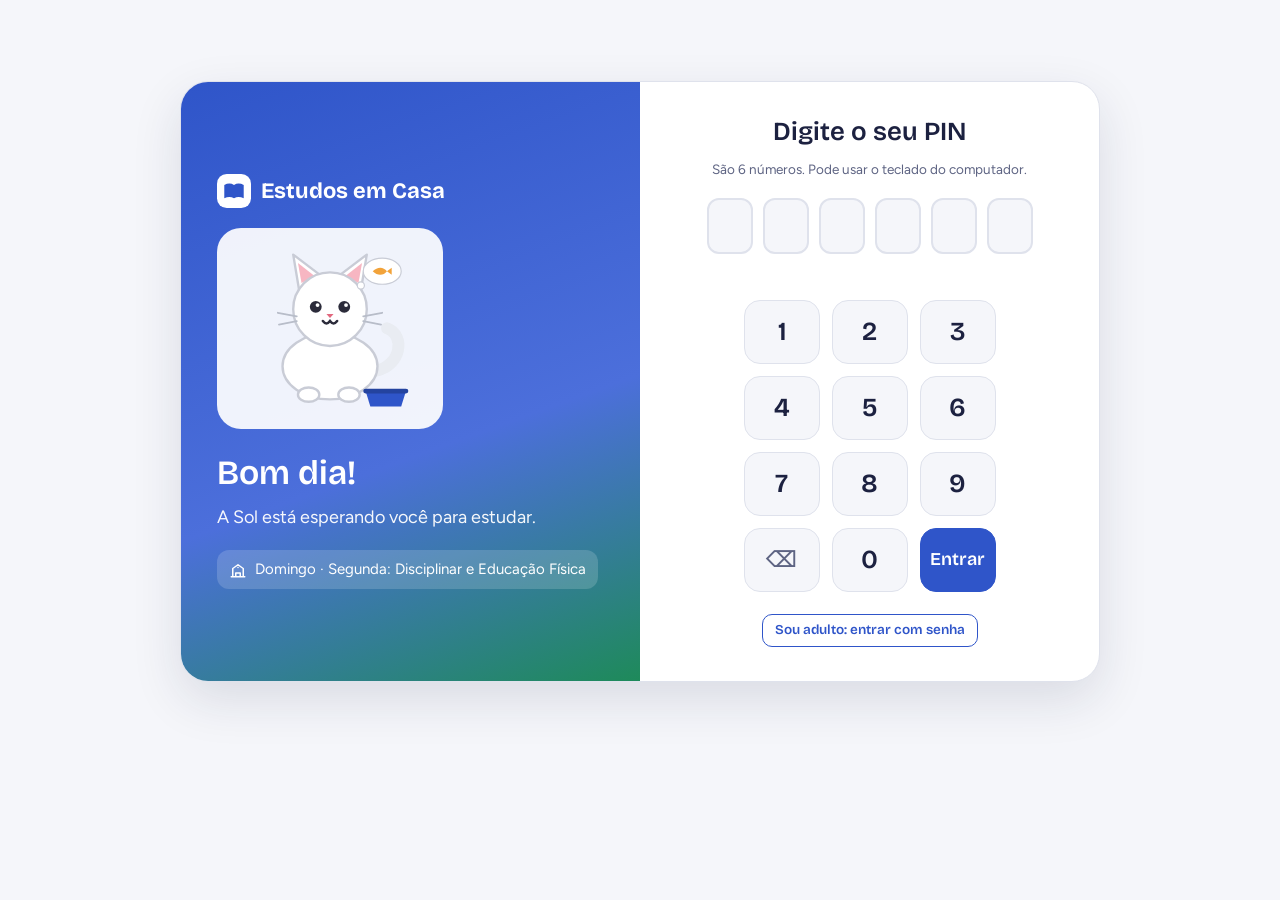
==== docs/index.html @ eee85264 "Caderno: regras para fração parte/todo, comprimento, massa, problemas com cada e quadriláteros Co-Au" ====
<!doctype html>
<html lang="pt-BR">
<head>
<meta charset="utf-8">
<meta name="viewport" content="width=device-width,initial-scale=1,viewport-fit=cover">
<meta name="robots" content="noindex,nofollow">
<title>Estudos em Casa</title>
<link rel="icon" href="data:image/svg+xml,%3Csvg xmlns='http://www.w3.org/2000/svg' viewBox='0 0 64 64'%3E%3Crect width='64' height='64' rx='16' fill='%232F7D6D'/%3E%3Cpath d='M18 44V20h18a10 10 0 0 1 0 20H26' stroke='white' stroke-width='6' fill='none' stroke-linecap='round'/%3E%3C/svg%3E">
<link rel="preconnect" href="https://fonts.googleapis.com">
<link rel="stylesheet" href="https://fonts.googleapis.com/css2?family=Bricolage+Grotesque:opsz,wght@12..96,500;12..96,700&family=Patrick+Hand&family=Figtree:wght@400;500;600&family=JetBrains+Mono:wght@500&display=swap">
<link rel="stylesheet" href="styles.css?v=20261106a">
</head>
<body>
<div id="app" class="wrap"><p class="muted" style="padding:40px 0">Carregando…</p></div>
<div id="toast" role="status" aria-live="polite" hidden></div>
<script src="config.js"></script>
<script src="app.js?v=20261106a"></script>
</body>
</html>
---- docs/styles.css ----
/* Estudos em Casa — uma coluna para a aluna, painel em grade para os adultos */
:root{
  --bg:#F5F6FA; --card:#FFFFFF; --fg:#1C2140; --soft:#5E6483; --line:#DFE2EC;
  --accent:#2F55C9; --accent-s:#E6ECFB; --sun:#D9A21B; --sun-s:#FBF1D4; --mark:#F5D547;
  --ok:#1E8A5A; --ok-s:#E3F4EA; --bad:#C2413A; --bad-s:#FBE3E1; --ink:#1C2140;
  --c1:#2F55C9; --c2:#D2632A; --c3:#1E8A5A; --escola:#2F55C9; --escola-s:#E6ECFB; --casa:#1E8A5A; --casa-s:#E3F4EA;
  --display:"Bricolage Grotesque","Figtree",system-ui,sans-serif; --body:"Figtree",system-ui,-apple-system,"Segoe UI",sans-serif;
  color-scheme:light;
}
@media (prefers-color-scheme:dark){:root{
  --bg:#12152A; --card:#1B1F38; --fg:#E9EBF5; --soft:#A3A8C4; --line:#2E3354;
  --accent:#8AA6FF; --accent-s:#25305C; --sun:#E3A84A; --sun-s:#3D3216; --mark:#E8C93A;
  --ok:#4CC28A; --ok-s:#173A2A; --bad:#F07A72; --bad-s:#43211F;
  --c1:#8AA6FF; --c2:#F0935E; --c3:#4CC28A; --escola:#6F8FF0; --escola-s:#25305C; --casa:#3DB57A; --casa-s:#173A2A; color-scheme:dark}}
*{box-sizing:border-box}
html{-webkit-text-size-adjust:100%}
body{margin:0;background:var(--bg);color:var(--fg);font-family:var(--body);font-size:17px;line-height:1.55;
  padding-left:max(16px,env(safe-area-inset-left,0px));padding-right:max(16px,env(safe-area-inset-right,0px));
  padding-block:env(safe-area-inset-top,0px) 56px}
.wrap{max-width:1200px;margin:0 auto}
.wrap.wide{max-width:1200px}
h1,h2,h3{font-family:var(--display);font-weight:600;line-height:1.2;margin:0;text-wrap:balance}
h1{font-size:30px} h2{font-size:22px} h3{font-size:18px}
p{margin:0}
a{color:var(--accent)}
.muted{color:var(--soft);font-size:14.5px}
.small{font-size:13.5px}
.stack{display:grid;gap:16px}
.row{display:flex;gap:12px;align-items:center;flex-wrap:wrap}
.between{justify-content:space-between}
.grid2{display:grid;grid-template-columns:repeat(auto-fit,minmax(260px,1fr));gap:16px}
.grid3{display:grid;grid-template-columns:repeat(auto-fit,minmax(200px,1fr));gap:12px}
.panel{background:var(--card);border:1px solid var(--line);border-radius:18px;padding:20px;min-width:0}
.tag{display:inline-block;font-size:12.5px;padding:2px 10px;border-radius:99px;background:var(--accent-s);color:var(--accent);font-weight:500;letter-spacing:.02em}
.tag.ok{background:var(--ok-s);color:var(--ok)} .tag.warn{background:var(--sun-s);color:var(--fg)} .tag.bad{background:var(--bad-s);color:var(--bad)}
button,.btn{font:inherit;font-family:var(--display);font-size:17px;font-weight:600;border-radius:14px;padding:11px 20px;cursor:pointer;border:2px solid var(--accent);background:var(--accent);color:#fff;text-decoration:none;display:inline-flex;align-items:center;gap:8px}
button.ghost,.btn.ghost{background:transparent;color:var(--accent)}
button.mini{font-size:13.5px;padding:5px 12px;border-radius:10px;border-width:1.5px}
button:disabled{opacity:.5;cursor:default}
button:focus-visible,a:focus-visible,input:focus-visible,select:focus-visible,textarea:focus-visible{outline:3px solid var(--sun);outline-offset:2px}
input,select,textarea{font:inherit;font-size:16px;color:var(--fg);background:var(--card);border:1.5px solid var(--line);border-radius:10px;padding:9px 11px;width:100%}
textarea{min-height:90px;resize:vertical}
label.f{display:grid;gap:4px;font-size:14px;color:var(--soft);min-width:0}
.form{display:grid;grid-template-columns:repeat(auto-fit,minmax(150px,1fr));gap:10px;align-items:end}

/* topo */
.top{display:flex;justify-content:space-between;align-items:center;gap:12px;padding-block:16px 8px}
.brand{font-family:var(--display);font-weight:600;font-size:18px;color:var(--accent);display:flex;align-items:center;gap:8px}
.brand i{width:28px;height:28px;border-radius:9px;background:var(--accent);display:inline-block;position:relative}
.brand i::after{content:"";position:absolute;inset:7px 9px 7px 8px;border:3px solid #fff;border-left-width:4px;border-radius:2px 8px 8px 2px}
.tabs{display:flex;gap:6px;overflow-x:auto;padding-bottom:4px;margin-bottom:6px;scrollbar-width:thin}
.tabs a{white-space:nowrap;text-decoration:none;color:var(--soft);padding:7px 14px;border-radius:99px;font-size:15px;border:1.5px solid transparent}
.tabs a.on{background:var(--accent);color:#fff}
.tabs a .n{background:var(--bad);color:#fff;border-radius:99px;font-size:11.5px;padding:0 6px;margin-left:4px}

/* login */
.login{max-width:380px;margin:12vh auto 0;text-align:center}
.pin{display:flex;justify-content:center;gap:10px;margin:22px 0 10px}
.pin span{width:46px;height:56px;border-radius:12px;border:2px solid var(--line);display:grid;place-items:center;font-family:var(--display);font-size:26px;background:var(--card)}
.pin span.f{border-color:var(--accent)}
.pad{display:grid;grid-template-columns:repeat(3,1fr);gap:10px;max-width:280px;margin:0 auto}
.pad button{background:var(--card);color:var(--fg);border:1.5px solid var(--line);font-size:24px;padding:14px 0;justify-content:center}
.erro{color:var(--bad);min-height:24px;font-size:15px}

/* aluna */
.hello{background:var(--accent);color:#fff;border-radius:22px;padding:24px 22px;display:grid;gap:6px}
.hello .muted{color:#fff;opacity:.85}
.cards{display:grid;gap:12px}
.pcard{display:flex;justify-content:space-between;align-items:center;gap:12px;background:var(--card);border:1px solid var(--line);border-left:6px solid var(--accent);border-radius:16px;padding:16px;flex-wrap:wrap}
.pcard h3{font-size:19px}
.kpis{display:grid;grid-template-columns:repeat(auto-fit,minmax(140px,1fr));gap:12px}
.kpi{background:var(--card);border:1px solid var(--line);border-radius:16px;padding:14px 16px}
.kpi b{display:block;font-family:var(--display);font-size:28px;font-variant-numeric:tabular-nums;line-height:1.1}
.kpi span{font-size:13.5px;color:var(--soft)}
.list{display:grid;gap:0}
.li{display:flex;justify-content:space-between;align-items:center;gap:12px;padding:11px 2px;border-bottom:1px solid var(--line);text-decoration:none;color:inherit}
.li:last-child{border-bottom:0}
.score{font-family:var(--display);font-size:20px;font-variant-numeric:tabular-nums;min-width:52px;text-align:right}
.s-ok{color:var(--ok)} .s-warn{color:var(--sun)} .s-bad{color:var(--bad)}
.bar{height:10px;background:var(--line);border-radius:99px;overflow:hidden}
.bar i{display:block;height:100%;background:var(--accent);border-radius:99px}
.dias{display:flex;gap:4px;flex-wrap:wrap}
.dias span{width:18px;height:18px;border-radius:5px;background:var(--line)}
.d-verde{background:var(--ok)!important}.d-amarelo{background:var(--sun)!important}.d-vermelho{background:var(--bad)!important}.d-preto{background:#2A2A2A!important}

/* prova */
.ptop{position:sticky;top:env(safe-area-inset-top,0px);background:var(--bg);padding-block:12px 10px;z-index:5}
.pbar{height:8px;background:var(--line);border-radius:99px;overflow:hidden;margin-top:8px}
.pbar i{display:block;height:100%;background:var(--accent);transition:width .3s}
.lead{font-weight:600;color:var(--accent);font-size:15px}
.texto{background:var(--accent-s);border-radius:16px;padding:20px 22px}
.texto h2{font-size:21px;color:var(--accent);text-align:center;margin-bottom:10px}
.texto p{margin:0 0 10px}
.texto .poema{white-space:pre-line;text-align:center;font-size:18px}
.credit{font-size:12.5px;color:var(--soft);font-style:italic;text-align:right;margin-top:6px}
.cartaz{background:var(--sun-s);border:3px dashed var(--sun);border-radius:18px;padding:22px;text-align:center;display:grid;gap:8px}
.cartaz .grande{font-family:var(--display);font-size:24px;color:var(--bad);line-height:1.2}
.cartaz .destaque{font-weight:600}
.tira{display:grid;grid-template-columns:repeat(auto-fit,minmax(170px,1fr));gap:8px}
.tira svg{width:100%;height:auto;display:block;border:2px solid #1F2B28;border-radius:8px;background:#fff}
.q{background:var(--card);border:1px solid var(--line);border-radius:16px;padding:18px;display:grid;gap:12px}
.q-h{display:flex;gap:12px;align-items:flex-start;font-weight:500}
.num{flex:none;width:30px;height:30px;border-radius:50%;background:var(--accent);color:#fff;font-family:var(--display);display:grid;place-items:center;font-size:15px}
.opts{display:grid;gap:8px}
.opt{display:flex;gap:12px;align-items:flex-start;border:2px solid var(--line);border-radius:12px;padding:10px 12px;cursor:pointer;background:var(--card)}
.opt:hover{border-color:var(--accent)}
.opt input{position:absolute;opacity:0;pointer-events:none}
.opt .l{flex:none;width:28px;height:28px;border-radius:50%;border:2px solid var(--accent);display:grid;place-items:center;font-family:var(--display);color:var(--accent);font-size:14px}
.opt.sel{border-color:var(--fg);background:var(--card);box-shadow:inset 0 0 0 1px var(--fg)}
.opt.sel .l{background:var(--fg);border-color:var(--fg);color:var(--card)}
.opt.sel::after{content:"sua escolha";margin-left:auto;align-self:center;font-size:12px;font-weight:700;letter-spacing:.02em;color:var(--soft);border:1.5px dashed currentColor;border-radius:999px;padding:2px 10px;white-space:nowrap}
.opt.sel.certa::after,.opt.sel.errada::after{content:none}
.opt:focus-within{outline:3px solid var(--sun);outline-offset:2px}
.opt.certa{border-color:var(--ok);background:var(--ok-s)}
.opt.errada{border-color:var(--bad);background:var(--bad-s)}
.resp-in{display:flex;gap:8px;align-items:center;max-width:320px}
.nav{display:flex;justify-content:space-between;gap:12px;flex-wrap:wrap}
.review{display:grid;grid-template-columns:repeat(auto-fill,minmax(52px,1fr));gap:8px}
.cell{border-radius:10px;padding:7px 0;text-align:center;font-family:var(--display);font-size:15px;border:2px solid var(--line);background:var(--card);color:var(--fg)}
.cell small{display:block;font-family:var(--body);font-size:11.5px;color:var(--soft)}
.cell.done{background:var(--accent-s);border-color:var(--accent)}
.cell.miss{background:var(--sun-s);border-color:var(--sun)}
.cell.ok{background:var(--ok-s);border-color:var(--ok);color:var(--ok)}
.cell.no{background:var(--bad-s);border-color:var(--bad);color:var(--bad)}
.cell.pend{background:var(--sun-s);border-color:var(--sun)}
button.cell{justify-content:center;display:block;padding:7px 0;font-weight:500}
.confirm{border:2px solid var(--sun);background:var(--sun-s);border-radius:16px;padding:18px;display:grid;gap:10px}
.ring{width:130px;height:130px;flex:none}
.expl{background:var(--accent-s);border-radius:10px;padding:10px 12px;font-size:15px}

/* adulto */
table.t{width:100%;border-collapse:collapse;font-size:14.5px;font-variant-numeric:tabular-nums}
table.t th{text-align:left;color:var(--soft);font-weight:500;font-size:13px;padding:6px 8px;border-bottom:1.5px solid var(--line)}
table.t td{padding:8px;border-bottom:1px solid var(--line);vertical-align:top}
.scroll{overflow-x:auto}
.chart{width:100%;height:auto;display:block}
.chart text{fill:var(--soft);font-family:var(--body);font-size:11px}
.legend{display:flex;gap:14px;flex-wrap:wrap;font-size:13px;color:var(--soft)}
.legend i{display:inline-block;width:14px;height:4px;border-radius:2px;margin-right:6px;vertical-align:middle}
.chips{display:flex;gap:6px;flex-wrap:wrap}
.chips button{background:var(--card);color:var(--fg);border:1.5px solid var(--line);font-family:var(--body);font-weight:500;font-size:14px;padding:6px 12px;border-radius:99px}
.chips button.on{background:var(--accent);border-color:var(--accent);color:#fff}
.cores{display:flex;gap:8px;flex-wrap:wrap}
.cores label{display:flex;align-items:center;gap:6px;border:2px solid var(--line);border-radius:12px;padding:8px 12px;cursor:pointer;font-weight:500}
.cores input{width:auto}
.check{display:flex;gap:8px;align-items:center;font-size:15px;color:var(--fg)}
.check input{width:20px;height:20px}

#toast{position:fixed;left:50%;bottom:calc(20px + env(safe-area-inset-bottom,0px));transform:translateX(-50%);background:var(--fg);color:var(--bg);padding:10px 18px;border-radius:12px;font-size:15px;z-index:20;max-width:calc(100% - 32px)}
[hidden]{display:none!important}
@media (max-width:560px){h1{font-size:26px}.panel{padding:16px}.hide-sm{display:none}}
@media (prefers-reduced-motion:reduce){*{transition:none!important}}

.hl{background:linear-gradient(transparent 62%,var(--mark) 62%);padding:0 2px;color:inherit}
.hello{background:var(--card);color:var(--fg);border:1px solid var(--line)}
.hello .muted{color:var(--soft);opacity:1}
.hello .tag{background:var(--accent-s)!important;color:var(--accent)!important}
.brand svg rect{fill:var(--accent)}

/* cartões de nota, prova e agenda */
.mchip{display:inline-block;font-size:12.5px;font-weight:600;padding:2px 10px;border-radius:99px;color:var(--mc);background:color-mix(in srgb,var(--mc) 12%,transparent);border:1px solid color-mix(in srgb,var(--mc) 35%,transparent)}
.ncard{display:flex;justify-content:space-between;align-items:center;gap:14px;background:var(--card);border:1px solid var(--line);border-radius:14px;padding:14px 16px;color:inherit;text-decoration:none}
a.ncard:hover{border-color:var(--accent)}
.nc-l{display:grid;gap:4px;min-width:0;border-left:4px solid var(--mc);padding-left:12px}
.nc-t{font-size:16.5px}
.nc-c{color:var(--soft);font-style:italic}
.ncard .score{font-size:26px;min-width:60px}
.pcard{border-left:6px solid var(--mc,var(--accent))}
.acard{display:flex;gap:14px;align-items:center;background:var(--card);border:1px solid var(--line);border-left:6px solid var(--mc);border-radius:14px;padding:12px 14px}
.acard.passou{opacity:.6}
.adata{display:grid;text-align:center;min-width:64px;font-family:var(--display)}
.adata b{font-size:20px}.adata span{font-size:12.5px;color:var(--soft);font-family:var(--body)}
h3.mes{color:var(--soft);font-size:15px}
.estrelas{color:var(--sun);letter-spacing:2px;white-space:nowrap}.estrelas span{color:var(--line)}
.stars{display:flex;gap:4px}.stars button{background:none;border:0;font-size:30px;color:var(--line);padding:0 2px;cursor:pointer}.stars button.on{color:var(--sun)}
.grid2>.panel{min-width:0}

/* layout de notebook */
.home{display:grid;grid-template-columns:minmax(0,1.65fr) minmax(280px,1fr);gap:24px;align-items:start}
.col-side{position:sticky;top:16px}
.cards{display:grid;grid-template-columns:repeat(auto-fit,minmax(380px,1fr));gap:12px}
.cards.one,.col-main .cards{grid-template-columns:repeat(auto-fit,minmax(340px,1fr))}
.leitura{display:grid;grid-template-columns:minmax(0,1.05fr) minmax(0,1fr);gap:24px;align-items:start}
.leitura-texto{position:sticky;top:84px;max-height:calc(100vh - 100px);overflow:auto;border-radius:16px}
.qcol{max-width:820px}
.hello{padding:28px 30px}
.hello p{max-width:780px}
.login{margin-top:14vh}
@media (max-width:980px){.home,.leitura{grid-template-columns:minmax(0,1fr)}.col-side,.leitura-texto{position:static;max-height:none}.cards{grid-template-columns:minmax(0,1fr)}}

/* ===== concha da aluna: menu lateral ===== */
.shell-wrap{max-width:none;margin:0}
body:has(.shell){padding-left:0;padding-right:0;padding-block:0}
.shell{display:grid;grid-template-columns:240px minmax(0,1fr);min-height:100vh}
.side{position:sticky;top:0;height:100vh;background:var(--card);border-right:1px solid var(--line);display:flex;flex-direction:column;gap:18px;padding:22px 14px}
.side .brand{display:flex;gap:10px;align-items:center;font-family:var(--display);font-weight:700;font-size:17px;line-height:1.1;color:var(--fg);text-decoration:none;padding:0 8px}
.snav{display:flex;flex-direction:column;gap:6px}
.snav a{display:flex;align-items:center;gap:12px;padding:12px 14px;border-radius:14px;color:var(--soft);text-decoration:none;font-weight:600;font-size:16.5px}
.snav a:hover{background:var(--accent-s);color:var(--fg)}
.snav a.on{background:var(--accent);color:#fff}
.side-foot{margin-top:auto;display:flex;flex-direction:column;gap:8px;align-items:flex-start;padding:0 8px;color:var(--soft);font-size:14px}
.main{padding:22px 32px 48px;min-width:0;max-width:1320px}
.mtop{display:flex;justify-content:space-between;align-items:flex-start;gap:16px;margin-bottom:6px}
.mtop h1{font-size:32px}
.hoje-data{color:var(--soft);font-size:16px;margin:-4px 0 6px}
.ico{flex:none}

/* widget da aula */
.aula-w{position:relative;display:flex;gap:12px;align-items:center;background:var(--escola-s);border:2px solid var(--escola);color:var(--fg);border-radius:16px;padding:10px 16px;min-width:270px;cursor:default}
.aula-w>svg{color:var(--escola)}
.aula-w div{display:grid}
.aula-w .aw-k{font-size:12px;font-weight:700;letter-spacing:.04em;text-transform:uppercase;color:var(--escola)}
.aula-w b{font-family:var(--display);font-size:18px}
.aula-w .aw-l{font-size:13.5px;color:var(--soft)}
.aula-w.agora{background:var(--escola);color:#fff}.aula-w.agora>svg,.aula-w.agora .aw-k,.aula-w.agora .aw-l{color:#fff}
.aula-w.folga{background:var(--card);border-color:var(--line)}
.aw-tip{display:none!important;position:absolute;right:0;top:calc(100% + 8px);background:var(--fg);color:var(--bg);border-radius:12px;padding:12px 14px;min-width:220px;z-index:30;box-shadow:0 8px 24px rgba(0,0,0,.18);gap:4px}
.aula-w:hover .aw-tip,.aula-w:focus .aw-tip{display:grid!important}
.aw-tip .muted{color:var(--line)}

/* escola x casa */
.faixa{display:flex;align-items:center;gap:10px;background:var(--w);color:#fff;padding:10px 16px;font-family:var(--display);font-size:17px}
.faixa b{letter-spacing:.08em}
.faixa span{font-family:var(--body);font-weight:500;font-size:15px;opacity:.95}
.painel-mundo{border:2px solid var(--w);border-radius:18px;overflow:hidden;background:var(--card)}
.pm-corpo{padding:16px 18px;display:grid;gap:12px}
.ncard{display:flex;align-items:stretch;gap:0;padding:0;overflow:hidden;border:2px solid var(--w);border-radius:16px;background:var(--card);color:inherit;text-decoration:none}
.ncard .mundo{flex:none;width:92px;background:var(--w);color:#fff;display:flex;flex-direction:column;align-items:center;justify-content:center;gap:6px;font-family:var(--display);font-size:13px;letter-spacing:.08em}
.ncard .nc-l{border-left:0;padding:14px 16px;flex:1}
.ncard .score{align-self:center;padding-right:18px}
.tam{font-size:12.5px;font-weight:600;padding:2px 10px;border-radius:99px;border:1.5px dashed var(--soft);color:var(--soft)}
.tam.g{border-style:solid;border-color:var(--fg);color:var(--fg)}
.mundos{display:grid;grid-template-columns:repeat(3,minmax(0,1fr));gap:12px}
.mbtn{display:flex;align-items:center;gap:14px;justify-content:flex-start;background:var(--card);color:var(--fg);border:2px solid var(--line);border-radius:16px;padding:14px 18px;text-align:left}
.mbtn svg{color:var(--w)}
.mbtn div{display:grid}.mbtn b{font-size:19px}.mbtn span{font-family:var(--body);font-weight:500;font-size:13.5px;color:var(--soft)}
.mbtn.on{background:var(--w);border-color:var(--w);color:#fff}.mbtn.on svg,.mbtn.on span{color:#fff}
.mini-m{display:flex;gap:10px;align-items:center;border:2px solid var(--w);border-radius:12px;padding:8px 14px}
.mini-m svg{color:var(--w)}.mini-m div{display:grid}.mini-m b{font-family:var(--display);font-size:22px}.mini-m span{font-size:12.5px;color:var(--soft)}

/* plano do dia */
.itens{display:grid;gap:10px}
.item{display:flex;align-items:center;gap:14px;border:1.5px solid var(--line);border-radius:14px;padding:12px 14px;background:var(--card)}
.item.ativo{border:2.5px solid var(--casa);box-shadow:0 0 0 4px var(--casa-s)}
.item.ok{opacity:.7;background:var(--casa-s)}
.inum{flex:none;width:36px;height:36px;border-radius:50%;display:grid;place-items:center;font-family:var(--display);font-size:17px;background:var(--line);color:var(--fg)}
.item.ok .inum{background:var(--casa);color:#fff}.item.ativo .inum{background:var(--casa);color:#fff}
.ibody{flex:1;display:grid;gap:2px;min-width:0}
.ibody b{font-size:17px}
.mom{font-size:12.5px;font-weight:700;letter-spacing:.03em;color:var(--mm)}
.feito{display:flex;gap:6px;align-items:center;color:var(--casa);font-weight:700}
.aula-l{display:flex}

/* grade de aulas */
.grade{display:grid;grid-template-columns:repeat(5,minmax(0,1fr));gap:12px}
.gcol{display:grid;gap:10px;align-content:start}
.ghead{font-family:var(--display);font-size:18px;font-weight:700;padding:6px 4px}
.gcol.hoje .ghead{color:var(--accent)}
.gcol.hoje .gbloco{box-shadow:0 0 0 3px var(--mark)}
.gbloco{border:2px solid var(--w);border-radius:14px;overflow:hidden;background:var(--card)}
.gbloco .faixa{font-size:14px;padding:8px 12px}.gbloco .faixa span{font-size:12.5px}
.gaulas{display:grid;gap:8px;padding:12px}
.gaula{border-left:5px solid var(--mc);background:color-mix(in srgb,var(--mc) 10%,transparent);padding:10px 12px;border-radius:8px;font-weight:600}
.gm{display:grid;gap:1px}.gm span{font-size:12px;color:var(--soft);font-weight:600}.gm b{font-size:14.5px}

/* lição */
.licao{background:var(--card);border:1px solid var(--line);border-radius:18px;padding:24px 26px}
.licao h2{font-size:26px}
.licao p{font-size:18px;line-height:1.6;max-width:72ch}
.destaque{background:var(--mark);color:#1C2140;border-radius:12px;padding:14px 16px;font-size:18px;font-weight:600}
.visual{display:flex;justify-content:center;padding:6px 0}
.visual svg{max-width:100%;height:auto}
.ouvir{display:inline-flex;gap:8px;align-items:center}
.ex-en{font-size:19px;background:var(--accent-s);border-radius:12px;padding:12px 16px}
.passos{display:grid;gap:8px;font-size:17.5px;padding-left:22px;margin:0}
.passos li{padding:4px 0}
.fb{border-radius:10px;padding:10px 12px;font-size:16px}.fb.ok{background:var(--ok-s);color:var(--fg)}.fb.no{background:var(--bad-s);color:var(--fg)}
.optb{width:100%;text-align:left;font-family:var(--body);font-weight:500;font-size:16px;justify-content:flex-start;color:var(--fg)}
.blocos{display:grid;grid-template-columns:repeat(3,minmax(0,1fr));gap:12px}
.bcol{border:1.5px solid var(--line);border-radius:12px;padding:10px;display:grid;gap:8px;justify-items:center;align-content:start}
.bk{font-weight:700;font-size:14px;color:var(--soft)}.bcol b{font-family:var(--display);font-size:26px}
.bpecas{display:flex;flex-wrap:wrap;gap:4px;justify-content:center;min-height:40px}
.bpecas i{display:block;background:var(--accent)}.pc{width:34px;height:34px;border-radius:4px;background:#D2632A!important}.pd{width:8px;height:34px;border-radius:3px;background:#7A4FD6!important}.pu{width:9px;height:9px;border-radius:2px;background:#1E8A5A!important}
.fracao{display:flex;border:3px solid var(--fg);border-radius:10px;overflow:hidden;height:70px;max-width:560px}
.fpart{flex:1;border:0;border-right:2px solid var(--fg);border-radius:0;background:var(--card);padding:0}.fpart:last-child{border-right:0}.fpart.on{background:var(--sun)}
.fr-txt{font-size:18px}
.jogo{background:var(--accent-s);border-radius:14px;padding:18px}
.jg-p{font-size:24px;font-family:var(--display)}
.jg-ops{display:grid;grid-template-columns:repeat(2,minmax(0,1fr));gap:10px}
.jg-op{font-size:20px;justify-content:center;background:var(--card);color:var(--fg);border-color:var(--line)}
.sem-audio{display:flex;gap:10px;align-items:center;background:var(--sun-s);border:2px solid var(--sun);border-radius:12px;padding:10px 14px}
.tab-wrap{min-height:80vh;display:grid;place-items:center}
.tab-card{background:var(--card);border:1px solid var(--line);border-radius:22px;padding:34px;width:min(560px,100%);text-align:center}
.tab-conta{font-family:var(--display);font-size:64px;font-weight:700}
.tab-in{font-size:40px;text-align:center;max-width:220px;margin:0 auto}
.gvid{width:100%;border-radius:12px;background:#000;aspect-ratio:4/3}
.leia{font-size:22px;line-height:1.7}
@media (max-width:980px){.shell{grid-template-columns:1fr}.side{position:static;height:auto;flex-direction:row;flex-wrap:wrap;align-items:center}.snav{flex-direction:row;flex-wrap:wrap}.side-foot{flex-direction:row;margin:0}.main{padding:16px}.grade{grid-template-columns:1fr}.mundos{grid-template-columns:1fr}.mtop{flex-direction:column}}
.conta{font-family:"JetBrains Mono",ui-monospace,monospace;font-size:26px;line-height:1.35;background:var(--accent-s);color:var(--fg);border-radius:12px;padding:12px 20px;display:inline-block;margin:0}
.licao .visual{margin:4px 0}
/* v3: itens bloqueados, minha semana, grade de aulas, notas, superpoderes */
.item.lock{background:var(--bg);border-style:dashed}
.item.lock .ibody b{color:var(--soft)}
.item.lock .inum{background:var(--line);color:var(--soft)}
.trava{display:flex;gap:6px;align-items:center;color:var(--soft);font-weight:600;font-size:14px;white-space:nowrap}
.semnav{display:flex;align-items:center;gap:10px;font-size:14px}
.semnav button:disabled{opacity:.35;cursor:default}
.sem-grid{display:grid;grid-template-columns:repeat(7,minmax(0,1fr));gap:8px}
.sdia{border:1.5px solid var(--line);border-radius:12px;padding:10px;display:flex;flex-direction:column;gap:6px;min-height:150px;background:var(--card)}
.sdia.hoje{border:2.5px solid var(--casa);box-shadow:0 0 0 3px var(--casa-s)}
.sdia.passado{background:var(--bg)}
.sd-h{display:flex;align-items:baseline;gap:6px}.sd-h b{font-family:var(--display);font-size:17px}.sd-h span{color:var(--soft);font-size:13px}
.sd-cor{margin-left:auto;width:12px;height:12px;border-radius:4px;display:inline-block}
.sd-prog{font-size:12px;color:var(--soft);display:flex;gap:4px;align-items:center}
.sd-lista{display:flex;flex-direction:column;gap:4px}
.sitem{display:flex;gap:6px;align-items:flex-start;font-size:13px;line-height:1.25;padding:5px 6px;border-radius:8px;color:var(--fg);text-decoration:none}
.si-ic{flex:none;width:16px;height:16px;display:grid;place-items:center;font-weight:800}
.si-t{display:-webkit-box;-webkit-line-clamp:2;-webkit-box-orient:vertical;overflow:hidden}
.s-feito{background:var(--casa-s);color:var(--casa)}.s-feito .si-t{text-decoration:line-through;text-decoration-color:color-mix(in srgb,var(--casa) 50%,transparent)}
.s-atrasado{background:var(--bad-s);color:var(--bad)}
.s-hoje{background:var(--accent-s)}
a.sitem:hover{outline:2px solid var(--accent)}
.s-bloqueado{color:var(--soft)}
.sd-esc{margin-top:auto;font-size:12px;font-weight:700;color:var(--escola);border:1.5px solid var(--escola);border-radius:8px;padding:4px 6px;display:flex;gap:4px;align-items:center}
.agrid{display:grid;grid-template-columns:150px repeat(5,minmax(0,1fr));gap:8px;align-items:stretch}
.ag-head{text-align:center;padding:6px;border-radius:10px}.ag-head b{display:block;font-family:var(--display);font-size:18px}.ag-head span{color:var(--soft);font-size:13px}
.ag-head.hoje{background:var(--mark);color:#1C2140}.ag-head.hoje span{color:#1C2140}
.ag-rot{background:var(--w);color:#fff;border-radius:12px;padding:12px;display:flex;flex-direction:column;justify-content:center;gap:4px}
.ag-rot b{font-family:var(--display);font-size:16px;line-height:1.15}.ag-rot span{font-size:12px;opacity:.9}
.ag-cel{background:var(--card);border:1.5px solid var(--line);border-radius:12px;padding:8px;display:flex;flex-direction:column;gap:6px;min-width:0}
.ag-cel.hoje{border:2.5px solid var(--mark)}
.ag-cel .gaula{padding:8px 10px;font-size:14px}
.ag-cel .gm{display:flex;flex-direction:column;font-size:13px;line-height:1.25}.ag-cel .gm span{font-size:11px;color:var(--soft);text-transform:uppercase;letter-spacing:.03em}
.ag-ev{border:2px solid var(--mc);border-radius:10px;padding:6px 8px;display:flex;flex-direction:column;font-size:13px}.ag-ev b{color:var(--mc)}.ag-ev small{color:var(--soft)}
.vazio{color:var(--line);text-align:center;margin:auto}
.notas-top{display:grid;grid-template-columns:minmax(0,360px) minmax(0,1fr);gap:16px;align-items:start}
.q4{display:grid;grid-template-columns:auto 1fr 1fr;gap:8px;align-items:stretch}
.q4-h{display:flex;gap:6px;align-items:center;justify-content:center;color:var(--w);font-weight:800;letter-spacing:.04em}
.q4-r{display:flex;flex-direction:column;justify-content:center;font-weight:700;font-size:15px;padding-right:6px}.q4-r small{font-weight:400;color:var(--soft)}
.q4-c{display:flex;flex-direction:column;align-items:center;gap:2px;background:var(--card);color:var(--fg);border:2px solid var(--line);border-top:6px solid var(--w);border-radius:14px;padding:12px 6px}
.q4-c b{font-family:var(--display);font-size:32px;line-height:1}.q4-c span{font-size:12px;color:var(--soft);font-weight:500}
.q4-c.on{box-shadow:0 0 0 3px var(--accent-s);border-color:var(--w)}
.seg{display:flex;border:1.5px solid var(--line);border-radius:99px;overflow:hidden}
.seg button{background:none;color:var(--fg);border:0;border-radius:0;padding:6px 14px;font-weight:600;font-size:14px}.seg button.on{background:var(--accent);color:#fff}
.nlist{display:flex;flex-direction:column}
.nl{display:grid;grid-template-columns:56px 70px minmax(0,1fr) 56px;gap:12px;align-items:center;padding:10px 4px;border-bottom:1px solid var(--line);color:inherit;text-decoration:none}
a.nl:hover{background:var(--bg)}
.nl-d{color:var(--soft);font-size:14px}.nl-o{font-size:12px;font-weight:800;color:#fff;background:var(--w);border-radius:6px;padding:3px 6px;text-align:center}
.nl-t{display:flex;flex-direction:column;min-width:0}.nl-t small{color:var(--soft)}
.nl-n{font-family:var(--display);font-size:22px;font-weight:700;text-align:right}
.pgrid{display:grid;grid-template-columns:repeat(auto-fill,minmax(230px,1fr));gap:14px}
.poder{position:relative;border-radius:18px;padding:16px;color:#fff;background:linear-gradient(140deg,var(--mc),color-mix(in srgb,var(--mc) 55%,#1C2140));display:flex;flex-direction:column;gap:6px;box-shadow:0 6px 18px color-mix(in srgb,var(--mc) 30%,transparent)}
.poder p{margin:0;font-size:15px;line-height:1.35}
.pd-top{display:flex;justify-content:space-between;align-items:center}
.pd-ic{color:#FFD54A;filter:drop-shadow(0 1px 2px rgba(0,0,0,.3))}
.pd-nv{background:var(--nv);color:#fff;font-weight:800;font-size:12px;letter-spacing:.06em;text-transform:uppercase;border-radius:99px;padding:4px 10px;border:2px solid rgba(255,255,255,.6)}
.pd-nome{font-family:var(--display);font-size:22px;line-height:1.1}
.pd-rod{font-size:12px;opacity:.85;margin-top:auto}
.bar.meta85{position:relative;margin-top:6px;overflow:visible}.bar.meta85 i{background:var(--accent)}.bar.meta85 em{position:absolute;left:85%;top:-3px;bottom:-3px;width:3px;background:var(--sun);border-radius:2px}
@media (max-width:1100px){.sem-grid{grid-template-columns:repeat(4,minmax(0,1fr))}.notas-top{grid-template-columns:1fr}}
@media (max-width:760px){.agrid{grid-template-columns:1fr}.sem-grid{grid-template-columns:repeat(2,minmax(0,1fr))}}
/* v4: Sol, avaliação do dia, caderno de erros, cartões */
.sol-card{background:linear-gradient(180deg,#FFF7E6,var(--card) 60%);border:2px solid #F2C46B;border-radius:18px;padding:14px 16px;display:flex;flex-direction:column;align-items:center;gap:8px;text-align:center;position:relative}
.sol-ofensiva{display:flex;align-items:center;gap:8px;align-self:stretch;justify-content:center}.sol-ofensiva b{font-family:var(--display);font-size:30px;color:#E5761A;line-height:1}.sol-ofensiva span{font-size:13px;color:var(--soft);display:block}
.sol-ofensiva div{text-align:left}
.sol-pet{position:relative}.sol-card.nham .sol-pet svg{animation:pulo .5s ease-in-out 3}
@keyframes pulo{0%,100%{transform:translateY(0)}50%{transform:translateY(-10px)}}
.sol-nham{position:absolute;left:50%;top:-6px;transform:translateX(-50%);background:#E5761A;color:#fff;font-weight:800;font-size:13px;padding:4px 10px;border-radius:99px;white-space:nowrap;animation:some 3s forwards}
@keyframes some{0%,70%{opacity:1}100%{opacity:0}}
.sol-frase{margin:0;font-weight:600;font-size:15px}
.sol-tigela{display:grid;grid-template-columns:auto 1fr auto;gap:8px;align-items:center;width:100%;font-size:13px}
.sol-cora{display:flex;gap:3px;align-items:center;font-size:20px;color:var(--line)}.sol-cora .on{color:#E2687E}.sol-cora small{font-size:12px;color:var(--soft);margin-left:6px}
.dia-card{border:2px solid var(--dc);border-radius:16px;background:var(--card);overflow:hidden}
.dc-top{display:flex;gap:12px;align-items:center;background:var(--dc);color:#fff;padding:12px 14px}
.dc-bola{width:34px;height:34px;border-radius:50%;background:#fff;opacity:.9;flex:none;box-shadow:inset 0 0 0 8px var(--dc)}
.dc-top b{display:block;font-family:var(--display);font-size:20px}.dc-top span{display:block;font-size:13px;opacity:.95}.dc-top .dc-q{font-size:11px;text-transform:uppercase;letter-spacing:.05em;opacity:.85}
.dc-lista{list-style:none;margin:0;padding:10px 14px;display:grid;gap:6px;font-size:14px}
.dc-lista li{display:flex;gap:6px;align-items:flex-start}.dc-lista .sim{color:var(--ok)}.dc-lista .nao{color:var(--bad);font-weight:600}
.dc-recado{margin:0 14px 12px;background:var(--sun-s);border-radius:10px;padding:8px 10px;font-size:14px}.dc-recado b{display:block;font-size:12px;text-transform:uppercase;letter-spacing:.04em;color:#8A6400}
.dc-recado.comb{background:var(--accent-s)}.dc-recado.comb b{color:var(--accent)}
.dev-l{margin:0;padding-left:20px;display:grid;gap:6px;font-size:16px;font-weight:600}
.side-of{display:flex;align-items:center;gap:6px;text-decoration:none;color:var(--fg);background:#FFF3DF;border:1.5px solid #F2C46B;border-radius:12px;padding:8px 10px;margin-top:auto}
.side-of b{font-family:var(--display);font-size:22px;color:#E5761A}.side-of span{font-size:12px;color:var(--soft);line-height:1.1}
.erros-top{display:grid;grid-template-columns:minmax(0,1fr) 150px 150px;gap:14px}
.kpi-e{background:var(--card);border:1.5px solid var(--line);border-radius:16px;display:flex;flex-direction:column;align-items:center;justify-content:center}.kpi-e b{font-family:var(--display);font-size:40px}.kpi-e span{color:var(--soft)}.kpi-e.ok b{color:var(--ok)}
.fc-wrap{display:flex;flex-direction:column;align-items:center;gap:12px}
.fc{width:min(440px,100%);min-height:200px;border-radius:20px;border:3px solid var(--accent);background:var(--card);color:var(--fg);display:flex;flex-direction:column;align-items:center;justify-content:center;gap:8px;padding:20px;box-shadow:0 8px 0 var(--accent-s);transition:transform .2s}
.fc b{font-family:var(--display);font-size:34px;line-height:1.2}.fc small{color:var(--soft);font-weight:500}
.fc.virado{background:var(--accent);color:#fff;transform:rotateY(0)}.fc.virado .fc-lado{color:#fff}
.fc-lado{font-size:12px;text-transform:uppercase;letter-spacing:.06em;color:var(--soft)}
.fc-fim{align-items:center;text-align:center}
@media (max-width:980px){.erros-top{grid-template-columns:1fr 1fr}.side-of{margin-top:0}}
.side-of + .side-foot{margin-top:0}
/* v5: densidade em telas largas, agenda-caderno, notas, recompensa */
.main{max-width:1880px;padding:18px 26px 40px}
.stack{gap:14px}
.panel{padding:16px 18px;border-radius:16px}
.mtop h1{font-size:28px}
.home3{display:grid;grid-template-columns:minmax(0,1.6fr) minmax(300px,1fr);gap:16px;align-items:start}
.home3 .c1{grid-row:span 2}
.home3 .c3{grid-column:2}
@media (min-width:1500px){.home3{grid-template-columns:minmax(0,1.5fr) minmax(300px,.95fr) minmax(300px,.95fr)}.home3 .c1{grid-row:auto}.home3 .c3{grid-column:3}}
@media (max-width:980px){.home3{grid-template-columns:1fr}.home3 .c3{grid-column:auto}}
.sol-card{background:linear-gradient(180deg,color-mix(in srgb,#F2C46B 22%,var(--card)),var(--card) 65%);padding:12px 14px;gap:6px}
.sol-pet svg{width:140px;height:auto}
.side-of{background:color-mix(in srgb,#F2C46B 20%,var(--card))}
.agenda-lay{display:grid;grid-template-columns:minmax(0,1fr) 400px;gap:20px;align-items:start}
@media (max-width:1200px){.agenda-lay{grid-template-columns:1fr}}
.caderno{position:sticky;top:14px;background:#2F55C9;border-radius:18px 18px 14px 14px;padding:12px 12px 14px;box-shadow:0 10px 24px rgba(28,33,64,.18)}
.cad-capa{display:flex;justify-content:center;padding:4px 0 12px}
.cad-etq{background:#FFFDF6;color:#1C2140;font-family:"Patrick Hand",var(--body);font-size:20px;padding:4px 18px;border-radius:6px;transform:rotate(-1.5deg);box-shadow:0 2px 0 rgba(0,0,0,.15)}
.cad-espiral{height:22px;margin:-6px 6px -12px;position:relative;z-index:2;background:radial-gradient(circle at 50% 50%,#1C2140 0 4px,transparent 4.5px) 0 0/26px 22px repeat-x,linear-gradient(#C9CCD6,#C9CCD6) 0 50%/100% 0 no-repeat}
.cad-espiral::before{content:"";position:absolute;inset:0;background:radial-gradient(ellipse 5px 11px at 50% 30%,transparent 3px,#B8BDC9 3.5px 5px,transparent 5.5px) 0 0/26px 22px repeat-x}
.cad-folha{background-color:#FFFDF6;background-image:linear-gradient(90deg,transparent 40px,#F2A0A8 40px 42px,transparent 42px),repeating-linear-gradient(180deg,transparent 0 29px,#CFE0F5 29px 30px);border-radius:8px;padding:22px 14px 16px 52px;color:#1C2140;font-family:"Patrick Hand",var(--body);font-size:18px;line-height:30px;max-height:calc(100vh - 120px);overflow:auto}
.cad-h{display:block;font-size:21px;color:#2F55C9;margin-top:6px}.cad-h.passou{color:#8A94A6}
.cad-form{display:grid;grid-template-columns:1fr 1fr;gap:0 10px;margin-bottom:8px}
.cad-form .cad-h{grid-column:1/-1}
.cad-form label{display:flex;flex-direction:column;font-size:15px;line-height:22px;color:#5E6483;margin-bottom:6px}
.cad-form label.lg{grid-column:1/-1}
.cad-form input,.cad-form select{font-family:"Patrick Hand",var(--body);font-size:18px;background:transparent;border:0;border-bottom:2px dashed #9FB4E6;border-radius:0;padding:2px 2px;color:#1C2140}
.cad-form button{grid-column:1/-1;margin-top:4px;font-family:"Patrick Hand",var(--body);font-size:19px}
.cad-dia{font-weight:700;color:#C2413A;margin-top:4px}.cad-dia small{color:#8A94A6;font-weight:400;font-size:15px;margin-left:6px}.cad-dia.passou{color:#8A94A6}
.cad-l{display:flex;gap:8px;align-items:baseline;min-height:30px}
.cad-tipo{flex:none;font-size:14px;line-height:20px;border:1.5px solid var(--mc);color:var(--mc);border-radius:6px;padding:0 6px;font-family:var(--body);font-weight:700}
.cad-txt{flex:1;min-width:0}.cad-ok{color:#1E8A5A;font-weight:700}.cad-x{background:none;color:#C2413A;border:0;font-size:22px;padding:0 4px;line-height:1}
.vazio-l{color:#8A94A6}
.ntiles{display:grid;grid-template-columns:repeat(4,minmax(0,1fr));gap:12px}
.ntile{display:flex;flex-direction:column;align-items:flex-start;gap:4px;background:var(--card);color:var(--fg);border:1.5px solid var(--line);border-left:6px solid var(--w);border-radius:14px;padding:12px 14px;text-align:left;opacity:.55}
.ntile.on{opacity:1;box-shadow:0 2px 0 var(--line)}
.ntile b{font-family:var(--display);font-size:34px;line-height:1}
.nt-h{display:flex;gap:8px;align-items:center;font-size:14px;font-weight:700}
.nt-r{font-size:12.5px;color:var(--soft);font-weight:500}
.tend{margin-left:4px;font-weight:700;color:var(--soft)}.tend.up{color:var(--ok)}.tend.down{color:var(--bad)}
.notas-grid{display:grid;grid-template-columns:minmax(0,2.2fr) minmax(280px,1fr);gap:14px;align-items:start}
.nsmall{display:grid;grid-template-columns:repeat(4,minmax(0,1fr));gap:12px}
@media (max-width:1200px){.ntiles,.nsmall{grid-template-columns:repeat(2,minmax(0,1fr))}.notas-grid{grid-template-columns:1fr}}
.tchart{width:100%;height:auto;display:block}.tchart .ax{font-size:11px;fill:var(--soft);font-family:var(--body)}.tchart .lbl{font-weight:700;fill:var(--fg)}
.legend{display:flex;flex-wrap:wrap;gap:6px 16px;font-size:13px;color:var(--soft);align-items:center}.legend span{display:flex;gap:6px;align-items:center}
.mb{display:grid;gap:4px;padding:6px 0;border-top:1px solid var(--line)}
.mb-l{display:grid;grid-template-columns:56px 1fr 34px;gap:8px;align-items:center;font-size:13px;color:var(--soft)}.mb-l b{color:var(--fg);text-align:right}
.mb-t{position:relative;height:12px;background:var(--bg);border-radius:6px}.mb-t i{display:block;height:100%;border-radius:6px}.mb-t em{position:absolute;top:-3px;bottom:-3px;width:2px;background:var(--sun)}
#tip{position:absolute;z-index:50;background:var(--fg);color:var(--bg);font-size:13px;padding:6px 10px;border-radius:8px;pointer-events:none;max-width:260px}
.recomp{border:2px dashed #E5761A;border-radius:16px;padding:12px 14px;display:flex;flex-direction:column;gap:6px;background:color-mix(in srgb,#F2C46B 12%,var(--card))}
.recomp.ok{border-style:solid;background:color-mix(in srgb,var(--ok) 14%,var(--card))}
.rc-k{font-size:11px;text-transform:uppercase;letter-spacing:.06em;color:#E5761A;font-weight:800}.recomp b{font-family:var(--display);font-size:20px}
.rc-dots{display:flex;gap:6px}.rc-dots i{width:22px;height:22px;border-radius:50%;background:var(--line)}.rc-dots i.on{background:var(--ok)}
.sem-grid .sdia{min-height:120px}
.itens{gap:8px}.item{padding:10px 12px}
/* v6: caderno da agenda mais organizado (tudo sobre as linhas, sem etiquetas) */
.cad-folha{padding:15px 16px 18px 56px;font-size:19px;line-height:30px;background-image:linear-gradient(90deg,transparent 44px,#F2A0A8 44px 46px,transparent 46px),repeating-linear-gradient(180deg,transparent 0 29px,#CFE0F5 29px 30px);background-position:0 15px}
.cad-mes{font-size:26px;line-height:30px;color:#2F55C9;text-transform:capitalize;margin:0 0 0}
.cad-mes small{font-size:16px;color:#8A94A6}
.cad-mes.pequeno{font-size:22px}
.cd-dia{display:grid;grid-template-columns:46px minmax(0,1fr);margin-left:-50px}
.cd-data{display:flex;flex-direction:column;align-items:center;line-height:30px}
.cd-data b{font-size:26px;color:#C2413A;line-height:30px}.cd-data span{font-size:15px;color:#8A94A6;line-height:0;margin-top:2px}
.cd-dia.passou .cd-data b{color:#B8BDC9}
.cd-corpo{padding-left:12px}
.cd-quando{display:block;font-size:15px;color:#8A94A6;line-height:30px}
.cd-corpo ul{list-style:none;margin:0;padding:0}
.cd-i{position:relative;line-height:30px;padding-left:16px}
.cd-i::before{content:"•";position:absolute;left:2px;top:0}
.cd-txt b{font-weight:400;text-decoration:underline;text-decoration-thickness:1px;text-underline-offset:4px}
.t-vermelha{color:#B8302A}.t-azul{color:#2649B5}.t-verde{color:#177A4C}.t-preta{color:#1C2140}
.cd-dia.passou .cd-i{color:#8A94A6}
.cd-visto{display:inline-block;margin-left:8px;font-size:14px;line-height:18px;padding:0 7px;border:2px solid #177A4C;border-radius:50%;color:#177A4C;transform:rotate(-8deg);vertical-align:2px}
.cd-esp{margin-left:8px;font-size:13px;color:#A3A8B8;vertical-align:1px}
.cd-apagar{margin-left:6px;background:none;border:0;padding:0;font-family:inherit;font-size:14px;color:#B8BDC9;text-decoration:underline;cursor:pointer;opacity:0;transition:opacity .15s}
.cd-i:hover .cd-apagar,.cd-apagar.armado,.cd-apagar:focus{opacity:1}.cd-apagar.armado{color:#C2413A;font-weight:700}
.cad-vazio{margin:0;color:#8A94A6}
.cad-sep{margin-top:30px;color:#8A94A6;font-size:15px;line-height:30px;text-transform:uppercase;letter-spacing:.06em}
.cad-nova{margin-top:30px}
.cn-linha{display:flex;gap:14px;line-height:30px}
.cn-linha label{display:flex;align-items:baseline;gap:6px;color:#8A94A6;font-size:15px;flex:1;min-width:0}
.cn-linha label.lg{flex:1}
.cn-linha input,.cn-linha select{flex:1;min-width:0;font-family:"Patrick Hand",var(--body);font-size:19px;line-height:26px;height:28px;background:transparent;border:0;border-radius:0;padding:0 2px;color:#1C2140;box-shadow:none}
.cn-linha input:focus,.cn-linha select:focus{outline:none;background:rgba(47,85,201,.06)}
.cn-btn{display:block;margin-top:2px;height:30px;line-height:28px;padding:0 14px;font-family:"Patrick Hand",var(--body);font-size:19px;background:#2F55C9;color:#fff;border-radius:8px}
.cn-dica{margin:0;font-size:15px;color:#8A94A6;line-height:30px}
.cad-mes.pequeno{text-transform:none}.cn-linha input[type=date]{min-width:150px}
/* v7: tela do PIN em duas colunas */
.login2{display:grid;grid-template-columns:minmax(0,1fr) minmax(0,1fr);max-width:920px;margin:9vh auto 0;background:var(--card);border:1px solid var(--line);border-radius:28px;overflow:hidden;box-shadow:0 18px 50px rgba(28,33,64,.12)}
.lg-arte{background:linear-gradient(160deg,#2F55C9,#4C6FDB 60%,#1E8A5A);color:#fff;padding:34px 36px;display:flex;flex-direction:column;gap:10px;justify-content:center}
.lg-marca{display:flex;gap:10px;align-items:center;font-family:var(--display);font-weight:700;font-size:22px}
.lg-sol{background:rgba(255,255,255,.92);border-radius:24px;align-self:flex-start;padding:10px 18px 6px;margin:10px 0}
.lg-arte h1{color:#fff;font-size:34px;margin:4px 0 0}.lg-arte p{margin:0;font-size:18px;opacity:.95}
.lg-aula{display:flex;gap:8px;align-items:center;background:rgba(255,255,255,.16);border-radius:12px;padding:8px 12px;font-size:15px;align-self:flex-start;margin-top:8px}
.lg-form{padding:34px 40px;display:flex;flex-direction:column;align-items:center;gap:12px;text-align:center}
.lg-form h2{margin:0;font-size:26px}
.lg-form .pin{display:flex;gap:10px;justify-content:center;margin:6px 0 0}
.lg-form .pin span{width:46px;height:56px;border:2px solid var(--line);border-radius:12px;display:grid;place-items:center;font-size:30px;background:var(--bg)}
.lg-form .pin span.f{border-color:var(--accent);background:var(--accent-s);color:var(--accent)}
.lg-form .erro{min-height:22px;color:var(--bad);font-weight:600;font-size:15px}
.lg-form .pad{display:grid;grid-template-columns:repeat(3,76px);gap:12px;max-width:none}
.lg-form .pad button{height:64px;padding:0;font-size:26px;font-family:var(--display);border-radius:16px;background:var(--bg);color:var(--fg);border:1.5px solid var(--line);display:grid;place-items:center}
.lg-form .pad button:hover{border-color:var(--accent)}
.lg-form .pad button.ok{background:var(--accent);color:#fff;border-color:var(--accent);font-size:18px}
.lg-form .pad button.apaga{font-size:22px;color:var(--soft)}
@media (max-width:820px){.login2{grid-template-columns:1fr;margin:3vh auto 0}.lg-arte{padding:24px}.lg-sol{display:none}}

.leg-sem{display:flex;flex-wrap:wrap;gap:16px;font-size:14px;font-weight:600}
.leg-sem span{display:flex;align-items:center;gap:6px}.leg-sem i{width:14px;height:14px;border-radius:4px;display:inline-block}
.leg-sem i.tr{height:0;border-top:2px dashed var(--sun);border-radius:0;width:18px}
#tip{white-space:pre-line}

/* Aprender: aulas em vídeo */
.vgrid{display:grid;grid-template-columns:repeat(auto-fill,minmax(240px,1fr));gap:14px}
.vcard{display:flex;flex-direction:column;background:var(--card);border:1.5px solid var(--line);border-radius:16px;overflow:hidden;text-decoration:none;color:inherit;transition:transform .15s,border-color .15s}
.vcard:hover{transform:translateY(-2px);border-color:var(--mc,var(--accent))}
.vcard.ok{border-color:var(--casa)}
.vthumb{position:relative;display:block;aspect-ratio:16/9;background:var(--line)}
.vthumb img{width:100%;height:100%;object-fit:cover;display:block}
.vplay{position:absolute;inset:0;margin:auto;width:52px;height:52px;border-radius:50%;background:rgba(0,0,0,.6);color:#fff;display:grid;place-items:center;font-size:20px;padding-left:4px}
.vdur{position:absolute;right:8px;bottom:8px;background:rgba(0,0,0,.75);color:#fff;font-size:12px;font-weight:700;padding:2px 7px;border-radius:6px}
.vok{position:absolute;left:8px;top:8px;background:var(--casa);color:#fff;font-size:12px;font-weight:700;padding:3px 8px;border-radius:99px;display:flex;gap:4px;align-items:center}
.vinfo{display:flex;flex-direction:column;gap:6px;padding:12px 14px 14px}
.vinfo b{line-height:1.3}
.vbar{display:block;height:6px;border-radius:3px;background:var(--line);overflow:hidden;margin-top:2px}.vbar i{display:block;height:100%;background:var(--casa)}
.vlay{display:grid;grid-template-columns:minmax(0,1fr) 320px;gap:18px;align-items:start}
@media (max-width:1000px){.vlay{grid-template-columns:1fr}}
.vplayer{position:relative;aspect-ratio:16/9;background:#000;border-radius:16px;overflow:hidden}
.vplayer iframe,#yt-alvo{position:absolute;inset:0;width:100%;height:100%;border:0}
.vescudo{position:absolute;inset:0;z-index:2;cursor:pointer;background:transparent}
.vplayer:fullscreen{border-radius:0}
.vcarga{position:absolute;inset:0;z-index:3;display:grid;place-items:center;color:#fff;font-size:16px;text-align:center;padding:20px;background:#000}
.vfim{position:absolute;inset:0;z-index:4;display:flex;flex-direction:column;gap:12px;align-items:center;justify-content:center;text-align:center;padding:24px;background:rgba(10,12,30,.88);color:#fff}
.vfim b{font-family:var(--display);font-size:28px}.vfim span{max-width:440px}
.vctl{display:flex;align-items:center;gap:10px;flex-wrap:wrap;background:var(--card);border:1px solid var(--line);border-radius:14px;padding:10px 12px}
.vctl input[type=range]{flex:1;min-width:140px;padding:0;border:0;accent-color:var(--casa);background:none}
.vctl select{width:auto;padding:6px 8px;font-size:14px}
.vbtn{min-width:46px;justify-content:center;font-size:18px;padding:8px 12px}
.vbtn.sm{font-size:14px;min-width:0;background:var(--card);color:var(--fg);border:1.5px solid var(--line)}
.vprog{display:flex;align-items:baseline;gap:8px}.vprog b{font-family:var(--display);font-size:34px;color:var(--casa)}
.vmini{display:flex;gap:10px;align-items:center;text-decoration:none;color:inherit}
.vmini img{width:96px;aspect-ratio:16/9;object-fit:cover;border-radius:8px;flex:none;background:var(--line)}
.vmini span{display:flex;flex-direction:column;gap:2px;font-size:14px;line-height:1.3}
.vtempo{font-family:var(--mono,ui-monospace,monospace);font-size:14px;color:var(--soft);white-space:nowrap;min-width:92px}
.vanuncio{position:absolute;left:12px;right:12px;bottom:12px;z-index:3;background:rgba(0,0,0,.8);color:#fff;font-size:15px;font-weight:600;padding:10px 14px;border-radius:10px;text-align:center;pointer-events:none}
/* Pare e pense, conferir e checklist de entrega */
.pense{border:2px solid #E0A93B;background:#FFF8E6;border-radius:14px;padding:12px 14px;margin:10px 0}
.pense.ok{border-color:#9CCB9C;background:#F1FAF1;padding:8px 12px}
.pense-ops{display:grid;grid-template-columns:repeat(auto-fit,minmax(150px,1fr));gap:8px}
.pense-op{display:flex;flex-direction:column;align-items:flex-start;gap:2px;text-align:left;background:#fff;color:var(--ink,#1F2B28);border:1.5px solid #D9C28A;border-radius:12px;padding:10px 12px;font-size:16px}
.pense-op small{font-size:12.5px;color:#6B6F7E;font-weight:400}
.pense-op:hover{border-color:#B8860B}
.pense-op.no{opacity:.45;text-decoration:line-through}
.ck-ent{display:flex;align-items:center;gap:10px;font-size:16px;padding:6px 0;cursor:pointer}
.ck-ent input{width:22px;height:22px}
/* jogo Pare!, estrelas, termômetro e respiração */
.pare-alvo{min-height:160px;display:flex;align-items:center;justify-content:center;border-radius:18px;width:100%;transition:background .15s}
.pare-alvo.erro{background:#FBE3E3}
.pare-conta{font-size:64px;font-weight:800;font-family:var(--display,inherit)}
.pare-cor{font-size:60px;font-weight:900;letter-spacing:2px}
.pare-fix{font-size:40px;color:#9AA3B5}
.pare-btn{font-size:24px;padding:18px 48px;border-radius:16px;justify-content:center;text-align:center;width:100%}
.estrelas-c .est-n{font-size:28px;color:#B8860B}
.humor-ops{display:grid;grid-template-columns:repeat(5,1fr);gap:8px}
.humor-op{display:flex;flex-direction:column;align-items:center;gap:4px;background:#fff;color:inherit;border:1.5px solid var(--line,#DDE1EA);border-radius:14px;padding:10px 6px}
.humor-op span{font-size:34px}.humor-op small{font-size:12px;color:#5E6483;text-align:center}
.humor-op.sel{border-color:var(--accent,#2F55C9);background:#EEF2FD}
@media (max-width:560px){.humor-ops{grid-template-columns:repeat(3,1fr)}}
.resp-ov{position:fixed;inset:0;background:rgba(20,28,45,.55);display:flex;align-items:center;justify-content:center;z-index:50}
.resp-box{background:#fff;border-radius:20px;padding:24px;max-width:420px;width:calc(100% - 32px);text-align:center;align-items:center}
.resp-bola{width:90px;height:90px;border-radius:50%;background:#9DC3F0;margin:18px auto;transition:transform 4.5s ease-in-out}
.resp-bola.grande{transform:scale(1.9)}
/* realce das palavras que mudam a resposta + regra curta */
mark.kw{background:#FFE08A;color:inherit;font-weight:700;padding:0 3px;border-radius:4px;box-shadow:inset 0 -2px 0 #E0A93B}
.regra{border-left:4px solid #2F7D4F;background:#EEF7F0;border-radius:10px;padding:8px 12px;margin:8px 0;font-size:15px;line-height:1.45}
.pense.ok .regra{margin:8px 0 0}
/* faixa: adulto nas telas da Isabella */
.faixa-adulto{position:sticky;top:0;z-index:1000;display:flex;flex-wrap:wrap;align-items:center;justify-content:center;gap:8px 14px;background:#C2413A;color:#fff;padding:8px 16px;font-size:15px;text-align:center}
.faixa-adulto button{background:#fff;color:#C2413A;border:0}
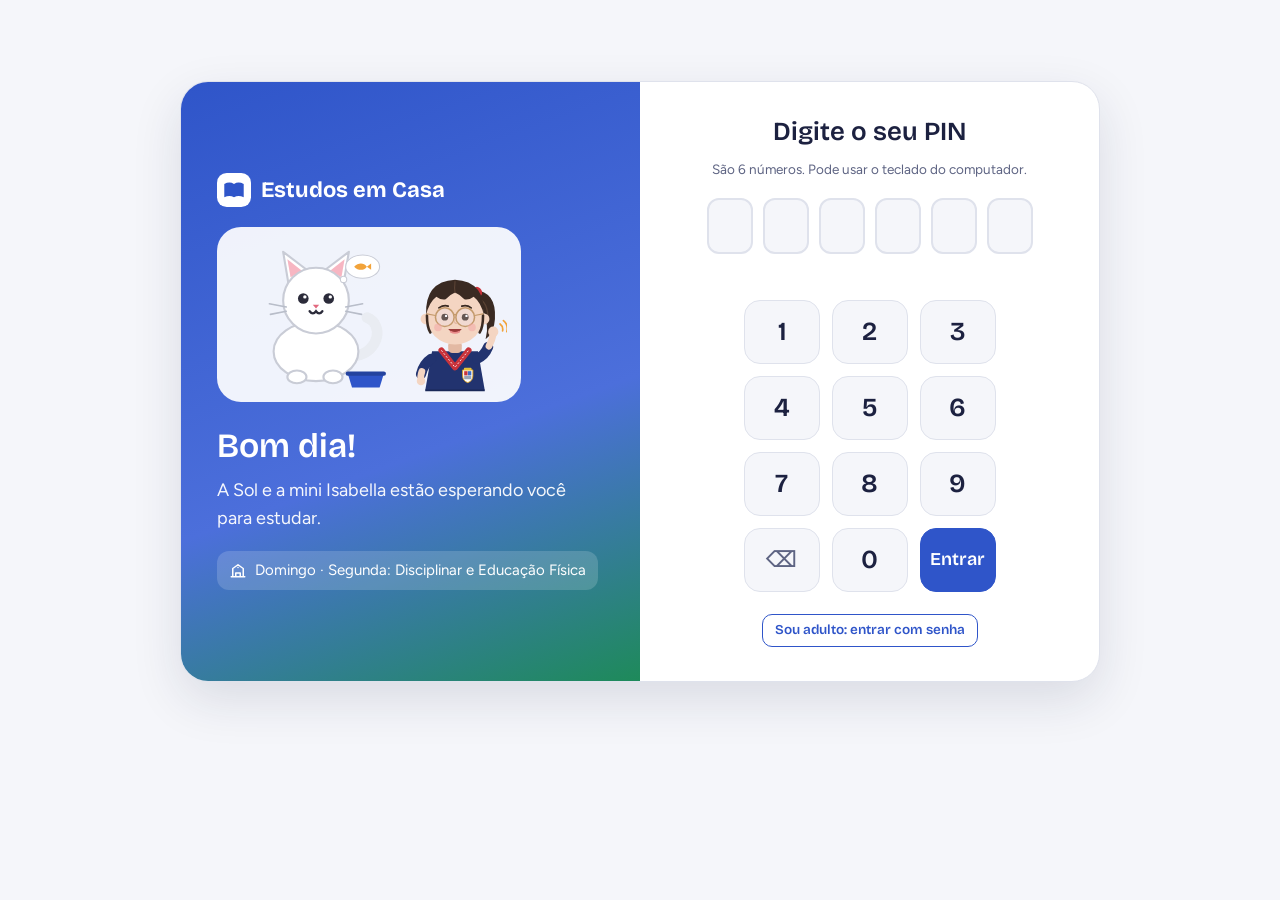
==== commit e8bc4001: "Mini Isabella: personagem ao lado da Sol, boas-vindas na volta e ajuda nas lições, dicas e caderno C" ====
--- a/docs/index.html
+++ b/docs/index.html
@@ -8,12 +8,12 @@
 <link rel="icon" href="data:image/svg+xml,%3Csvg xmlns='http://www.w3.org/2000/svg' viewBox='0 0 64 64'%3E%3Crect width='64' height='64' rx='16' fill='%232F7D6D'/%3E%3Cpath d='M18 44V20h18a10 10 0 0 1 0 20H26' stroke='white' stroke-width='6' fill='none' stroke-linecap='round'/%3E%3C/svg%3E">
 <link rel="preconnect" href="https://fonts.googleapis.com">
 <link rel="stylesheet" href="https://fonts.googleapis.com/css2?family=Bricolage+Grotesque:opsz,wght@12..96,500;12..96,700&family=Patrick+Hand&family=Figtree:wght@400;500;600&family=JetBrains+Mono:wght@500&display=swap">
-<link rel="stylesheet" href="styles.css?v=20261106a">
+<link rel="stylesheet" href="styles.css?v=20261109a">
 </head>
 <body>
 <div id="app" class="wrap"><p class="muted" style="padding:40px 0">Carregando…</p></div>
 <div id="toast" role="status" aria-live="polite" hidden></div>
 <script src="config.js"></script>
-<script src="app.js?v=20261106a"></script>
+<script src="app.js?v=20261109a"></script>
 </body>
 </html>
--- a/docs/styles.css
+++ b/docs/styles.css
@@ -570,3 +570,20 @@
 /* faixa: adulto nas telas da Isabella */
 .faixa-adulto{position:sticky;top:0;z-index:1000;display:flex;flex-wrap:wrap;align-items:center;justify-content:center;gap:8px 14px;background:#C2413A;color:#fff;padding:8px 16px;font-size:15px;text-align:center}
 .faixa-adulto button{background:#fff;color:#C2413A;border:0}
+
+/* mini Isabella */
+.sol-dupla{display:flex;align-items:flex-end;justify-content:center;gap:2px}
+.sol-dupla .isa{margin-bottom:4px;animation:isa-oi 2.6s ease-in-out infinite}
+.lg-sol.sol-dupla{padding:10px 14px 6px}
+.isa-balao{background:var(--card);color:var(--fg);border:2px solid var(--line);border-radius:14px;padding:8px 12px;font-size:15px;line-height:1.4;position:relative;text-align:left}
+.isa-topo{align-self:stretch;font-weight:600;border-color:#F2C46B}
+.isa-topo::after{content:"";position:absolute;right:28%;bottom:-9px;width:14px;height:14px;background:var(--card);border-right:2px solid #F2C46B;border-bottom:2px solid #F2C46B;transform:rotate(45deg)}
+.isa-fala{display:flex;align-items:flex-end;gap:8px;margin:2px 0 4px}
+.isa-fala .isa{flex:none}
+.isa-fala .isa-balao::before{content:"";position:absolute;left:-8px;bottom:14px;width:12px;height:12px;background:var(--card);border-left:2px solid var(--line);border-bottom:2px solid var(--line);transform:rotate(45deg)}
+.fb-isa{display:flex;gap:10px;align-items:flex-start}
+.fb-isa>.isa{flex:none;margin-top:-2px}
+.fb-isa>div{flex:1;min-width:0}
+@keyframes isa-oi{0%,100%{transform:translateY(0)}50%{transform:translateY(-3px)}}
+@media (prefers-reduced-motion:reduce){.sol-dupla .isa{animation:none}}
+@media (max-width:560px){.fb-isa>.isa{width:40px;height:auto}}
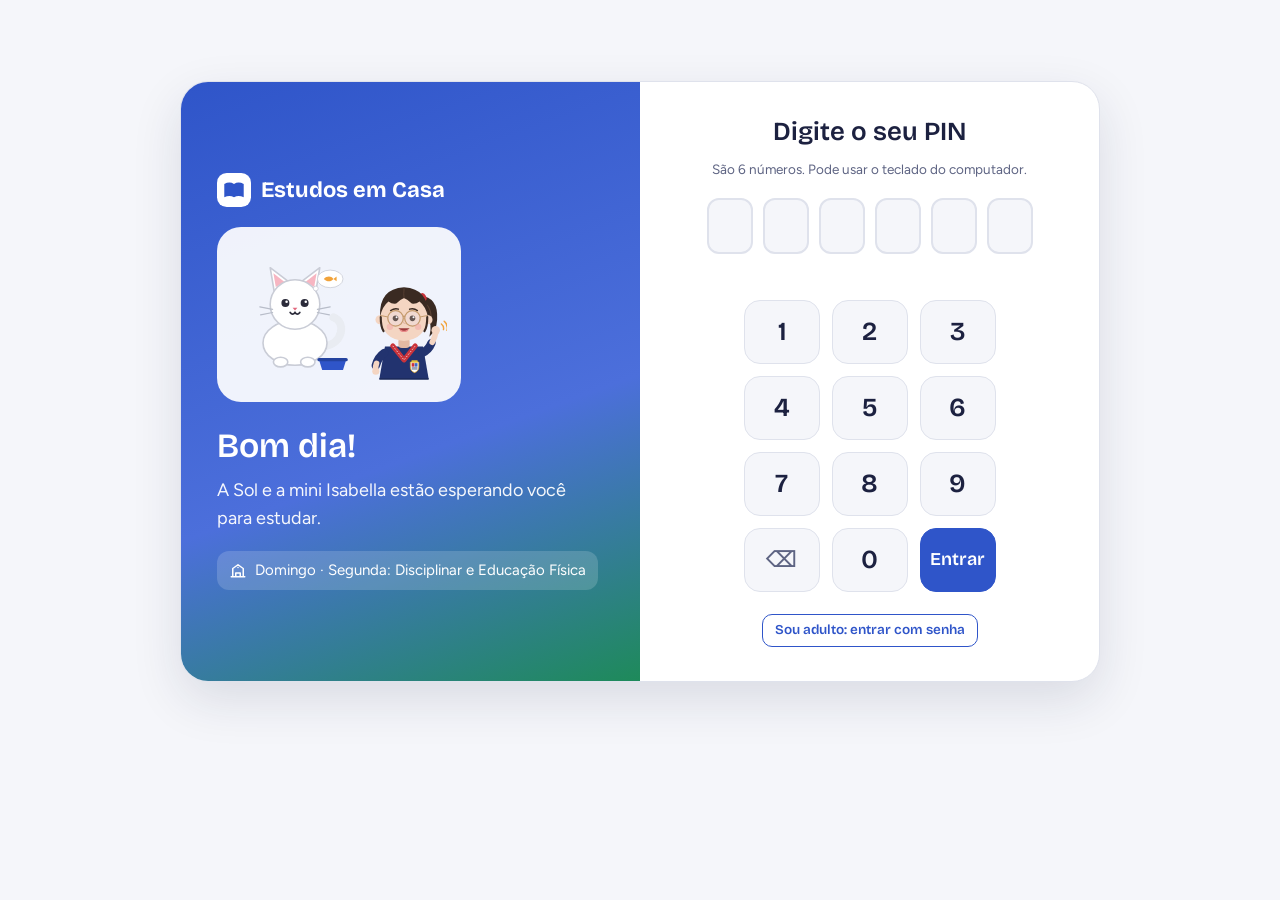
==== commit 639cc51d: "Sol e mini Isabella ensinam valores em momentos-chave; correções do tema escuro Co-Authored-By: Clau" ====
--- a/docs/index.html
+++ b/docs/index.html
@@ -8,12 +8,12 @@
 <link rel="icon" href="data:image/svg+xml,%3Csvg xmlns='http://www.w3.org/2000/svg' viewBox='0 0 64 64'%3E%3Crect width='64' height='64' rx='16' fill='%232F7D6D'/%3E%3Cpath d='M18 44V20h18a10 10 0 0 1 0 20H26' stroke='white' stroke-width='6' fill='none' stroke-linecap='round'/%3E%3C/svg%3E">
 <link rel="preconnect" href="https://fonts.googleapis.com">
 <link rel="stylesheet" href="https://fonts.googleapis.com/css2?family=Bricolage+Grotesque:opsz,wght@12..96,500;12..96,700&family=Patrick+Hand&family=Figtree:wght@400;500;600&family=JetBrains+Mono:wght@500&display=swap">
-<link rel="stylesheet" href="styles.css?v=20261109a">
+<link rel="stylesheet" href="styles.css?v=20261109b">
 </head>
 <body>
 <div id="app" class="wrap"><p class="muted" style="padding:40px 0">Carregando…</p></div>
 <div id="toast" role="status" aria-live="polite" hidden></div>
 <script src="config.js"></script>
-<script src="app.js?v=20261109a"></script>
+<script src="app.js?v=20261109b"></script>
 </body>
 </html>
--- a/docs/styles.css
+++ b/docs/styles.css
@@ -587,3 +587,27 @@
 @keyframes isa-oi{0%,100%{transform:translateY(0)}50%{transform:translateY(-3px)}}
 @media (prefers-reduced-motion:reduce){.sol-dupla .isa{animation:none}}
 @media (max-width:560px){.fb-isa>.isa{width:40px;height:auto}}
+
+.ban-ok{background:#EEF7F0}.ban-est{background:#FFF8E6}
+.sol-dupla svg{width:128px}.sol-dupla svg.isa{width:86px}
+/* tema escuro: caixas de fundo claro fixo */
+@media (prefers-color-scheme:dark){
+  .regra{background:#163323;border-left-color:#4CC28A;color:var(--fg)}
+  .pense{background:#33290F}
+  .humor-op{background:var(--card)}.humor-op.sel{background:var(--accent-s)}
+  .resp-box{background:var(--card);color:var(--fg)}
+  mark.kw{color:#1C2140}
+  .pare-alvo.erro{background:#4A2323}
+  .ban-ok{background:#163323}.ban-est{background:#33290F}
+}
+/* valores: papo do dia e falas das personagens */
+.papo{align-self:stretch;text-align:left;background:var(--card);border:2px dashed #F2C46B;border-radius:14px;padding:8px 12px;display:grid;gap:4px}
+.papo p{margin:0;font-size:14.5px;line-height:1.4}
+.papo-t{font-size:12px;font-weight:800;letter-spacing:.05em;text-transform:uppercase;color:#C77A12}
+.papo .q-sol{color:#C77A12}.papo .q-isa{color:#2F55C9}
+.isa-balao .quem{display:block;font-size:12px;font-weight:800;letter-spacing:.04em;text-transform:uppercase;color:var(--accent);margin-bottom:2px}
+.isa-fala.valor .isa-balao{padding-right:38px}
+.papo-ouvir{padding:3px 6px;min-height:0;line-height:1}
+.isa-fala.valor .papo-ouvir{position:absolute;right:6px;top:6px}
+.tab-card .isa-fala{justify-content:flex-start}
+@media (prefers-color-scheme:dark){.papo-t,.papo .q-sol{color:#F0B45E}.papo .q-isa{color:#8AA6FF}}
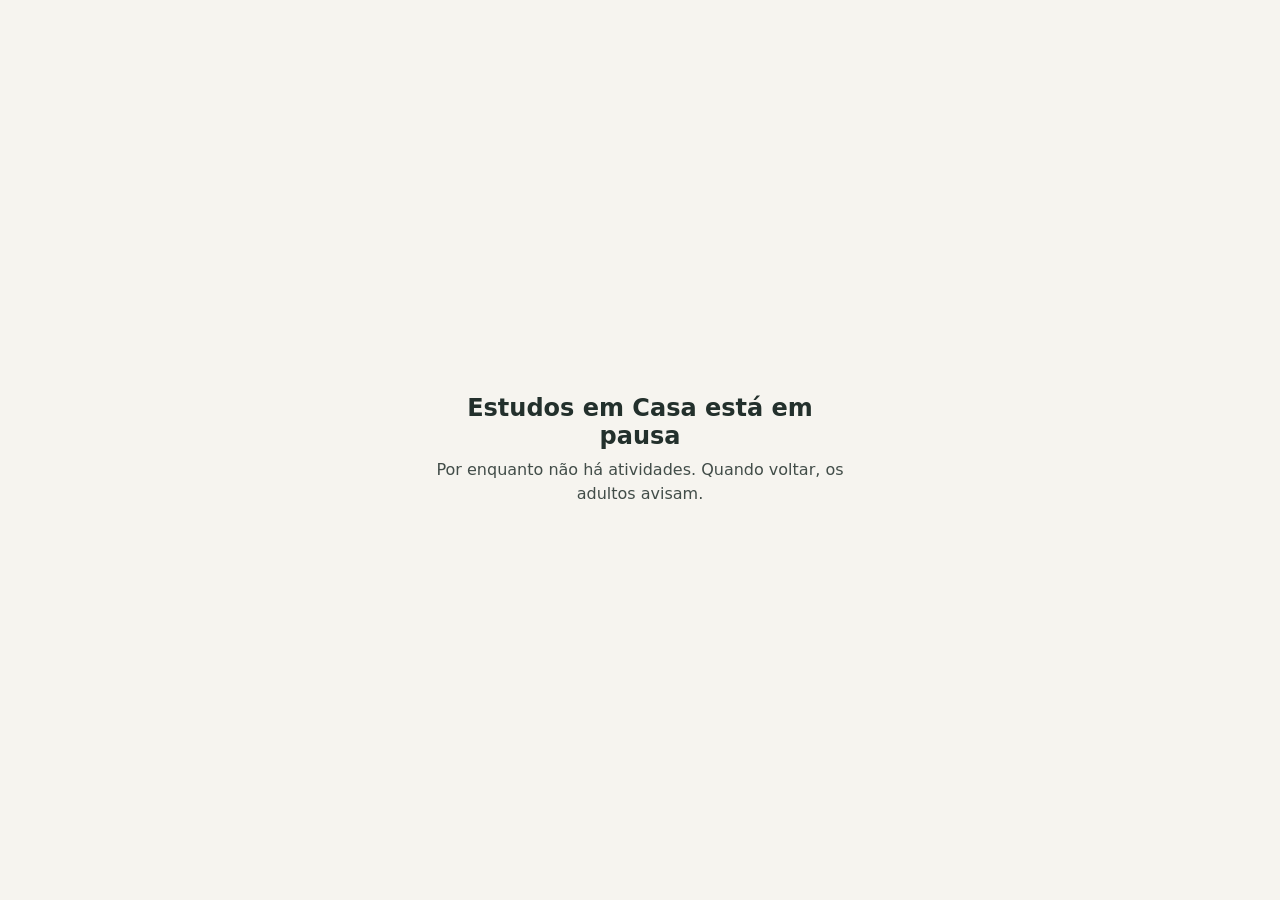
==== commit b3cfdec0: "Pausa total: página de estudos substituída por aviso de pausa (reverter este commit para retomar) Co" ====
--- a/docs/index.html
+++ b/docs/index.html
@@ -2,18 +2,21 @@
 <html lang="pt-BR">
 <head>
 <meta charset="utf-8">
-<meta name="viewport" content="width=device-width,initial-scale=1,viewport-fit=cover">
+<meta name="viewport" content="width=device-width,initial-scale=1">
 <meta name="robots" content="noindex,nofollow">
-<title>Estudos em Casa</title>
-<link rel="icon" href="data:image/svg+xml,%3Csvg xmlns='http://www.w3.org/2000/svg' viewBox='0 0 64 64'%3E%3Crect width='64' height='64' rx='16' fill='%232F7D6D'/%3E%3Cpath d='M18 44V20h18a10 10 0 0 1 0 20H26' stroke='white' stroke-width='6' fill='none' stroke-linecap='round'/%3E%3C/svg%3E">
-<link rel="preconnect" href="https://fonts.googleapis.com">
-<link rel="stylesheet" href="https://fonts.googleapis.com/css2?family=Bricolage+Grotesque:opsz,wght@12..96,500;12..96,700&family=Patrick+Hand&family=Figtree:wght@400;500;600&family=JetBrains+Mono:wght@500&display=swap">
-<link rel="stylesheet" href="styles.css?v=20261109b">
+<title>Estudos em Casa · em pausa</title>
+<style>
+  body{margin:0;min-height:100vh;display:grid;place-items:center;font-family:system-ui,sans-serif;background:#f6f4ef;color:#23302c;text-align:center}
+  @media (prefers-color-scheme:dark){body{background:#17201d;color:#e8efec}}
+  main{padding:24px;max-width:420px}
+  h1{font-size:1.5rem;margin:0 0 .5rem}
+  p{margin:0;line-height:1.5;opacity:.85}
+</style>
 </head>
 <body>
-<div id="app" class="wrap"><p class="muted" style="padding:40px 0">Carregando…</p></div>
-<div id="toast" role="status" aria-live="polite" hidden></div>
-<script src="config.js"></script>
-<script src="app.js?v=20261109b"></script>
+<main>
+  <h1>Estudos em Casa está em pausa</h1>
+  <p>Por enquanto não há atividades. Quando voltar, os adultos avisam.</p>
+</main>
 </body>
 </html>
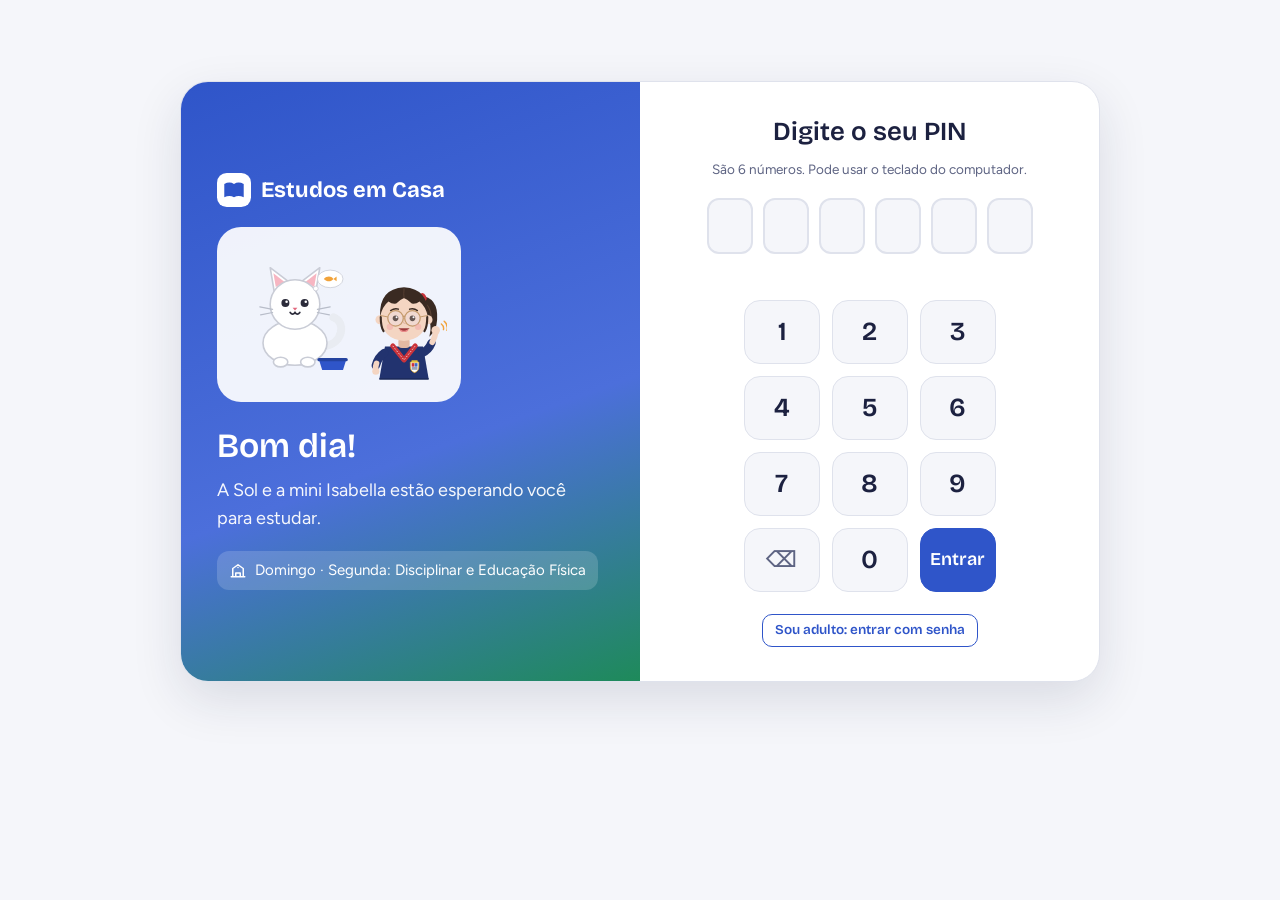
==== commit 1edee5fa: "Retomar plataforma: reverte a pausa total (index e painel de volta) Co-Authored-By: Claude Sonnet 5." ====
--- a/docs/index.html
+++ b/docs/index.html
@@ -2,21 +2,18 @@
 <html lang="pt-BR">
 <head>
 <meta charset="utf-8">
-<meta name="viewport" content="width=device-width,initial-scale=1">
+<meta name="viewport" content="width=device-width,initial-scale=1,viewport-fit=cover">
 <meta name="robots" content="noindex,nofollow">
-<title>Estudos em Casa · em pausa</title>
-<style>
-  body{margin:0;min-height:100vh;display:grid;place-items:center;font-family:system-ui,sans-serif;background:#f6f4ef;color:#23302c;text-align:center}
-  @media (prefers-color-scheme:dark){body{background:#17201d;color:#e8efec}}
-  main{padding:24px;max-width:420px}
-  h1{font-size:1.5rem;margin:0 0 .5rem}
-  p{margin:0;line-height:1.5;opacity:.85}
-</style>
+<title>Estudos em Casa</title>
+<link rel="icon" href="data:image/svg+xml,%3Csvg xmlns='http://www.w3.org/2000/svg' viewBox='0 0 64 64'%3E%3Crect width='64' height='64' rx='16' fill='%232F7D6D'/%3E%3Cpath d='M18 44V20h18a10 10 0 0 1 0 20H26' stroke='white' stroke-width='6' fill='none' stroke-linecap='round'/%3E%3C/svg%3E">
+<link rel="preconnect" href="https://fonts.googleapis.com">
+<link rel="stylesheet" href="https://fonts.googleapis.com/css2?family=Bricolage+Grotesque:opsz,wght@12..96,500;12..96,700&family=Patrick+Hand&family=Figtree:wght@400;500;600&family=JetBrains+Mono:wght@500&display=swap">
+<link rel="stylesheet" href="styles.css?v=20261109c">
 </head>
 <body>
-<main>
-  <h1>Estudos em Casa está em pausa</h1>
-  <p>Por enquanto não há atividades. Quando voltar, os adultos avisam.</p>
-</main>
+<div id="app" class="wrap"><p class="muted" style="padding:40px 0">Carregando…</p></div>
+<div id="toast" role="status" aria-live="polite" hidden></div>
+<script src="config.js"></script>
+<script src="app.js?v=20261109c"></script>
 </body>
 </html>
--- a/docs/styles.css
+++ b/docs/styles.css
@@ -0,0 +1,623 @@
+/* Estudos em Casa — uma coluna para a aluna, painel em grade para os adultos */
+:root{
+  --bg:#F5F6FA; --card:#FFFFFF; --fg:#1C2140; --soft:#5E6483; --line:#DFE2EC;
+  --accent:#2F55C9; --accent-s:#E6ECFB; --sun:#D9A21B; --sun-s:#FBF1D4; --mark:#F5D547;
+  --ok:#1E8A5A; --ok-s:#E3F4EA; --bad:#C2413A; --bad-s:#FBE3E1; --ink:#1C2140;
+  --c1:#2F55C9; --c2:#D2632A; --c3:#1E8A5A; --escola:#2F55C9; --escola-s:#E6ECFB; --casa:#1E8A5A; --casa-s:#E3F4EA;
+  --display:"Bricolage Grotesque","Figtree",system-ui,sans-serif; --body:"Figtree",system-ui,-apple-system,"Segoe UI",sans-serif;
+  color-scheme:light;
+}
+@media (prefers-color-scheme:dark){:root{
+  --bg:#12152A; --card:#1B1F38; --fg:#E9EBF5; --soft:#A3A8C4; --line:#2E3354;
+  --accent:#8AA6FF; --accent-s:#25305C; --sun:#E3A84A; --sun-s:#3D3216; --mark:#E8C93A;
+  --ok:#4CC28A; --ok-s:#173A2A; --bad:#F07A72; --bad-s:#43211F;
+  --c1:#8AA6FF; --c2:#F0935E; --c3:#4CC28A; --escola:#6F8FF0; --escola-s:#25305C; --casa:#3DB57A; --casa-s:#173A2A; color-scheme:dark}}
+*{box-sizing:border-box}
+html{-webkit-text-size-adjust:100%}
+body{margin:0;background:var(--bg);color:var(--fg);font-family:var(--body);font-size:17px;line-height:1.55;
+  padding-left:max(16px,env(safe-area-inset-left,0px));padding-right:max(16px,env(safe-area-inset-right,0px));
+  padding-block:env(safe-area-inset-top,0px) 56px}
+.wrap{max-width:1200px;margin:0 auto}
+.wrap.wide{max-width:1200px}
+h1,h2,h3{font-family:var(--display);font-weight:600;line-height:1.2;margin:0;text-wrap:balance}
+h1{font-size:30px} h2{font-size:22px} h3{font-size:18px}
+p{margin:0}
+a{color:var(--accent)}
+.muted{color:var(--soft);font-size:14.5px}
+.small{font-size:13.5px}
+.stack{display:grid;gap:16px}
+.row{display:flex;gap:12px;align-items:center;flex-wrap:wrap}
+.between{justify-content:space-between}
+.grid2{display:grid;grid-template-columns:repeat(auto-fit,minmax(260px,1fr));gap:16px}
+.grid3{display:grid;grid-template-columns:repeat(auto-fit,minmax(200px,1fr));gap:12px}
+.panel{background:var(--card);border:1px solid var(--line);border-radius:18px;padding:20px;min-width:0}
+.tag{display:inline-block;font-size:12.5px;padding:2px 10px;border-radius:99px;background:var(--accent-s);color:var(--accent);font-weight:500;letter-spacing:.02em}
+.tag.ok{background:var(--ok-s);color:var(--ok)} .tag.warn{background:var(--sun-s);color:var(--fg)} .tag.bad{background:var(--bad-s);color:var(--bad)}
+button,.btn{font:inherit;font-family:var(--display);font-size:17px;font-weight:600;border-radius:14px;padding:11px 20px;cursor:pointer;border:2px solid var(--accent);background:var(--accent);color:#fff;text-decoration:none;display:inline-flex;align-items:center;gap:8px}
+button.ghost,.btn.ghost{background:transparent;color:var(--accent)}
+button.mini{font-size:13.5px;padding:5px 12px;border-radius:10px;border-width:1.5px}
+button:disabled{opacity:.5;cursor:default}
+button:focus-visible,a:focus-visible,input:focus-visible,select:focus-visible,textarea:focus-visible{outline:3px solid var(--sun);outline-offset:2px}
+input,select,textarea{font:inherit;font-size:16px;color:var(--fg);background:var(--card);border:1.5px solid var(--line);border-radius:10px;padding:9px 11px;width:100%}
+textarea{min-height:90px;resize:vertical}
+label.f{display:grid;gap:4px;font-size:14px;color:var(--soft);min-width:0}
+.form{display:grid;grid-template-columns:repeat(auto-fit,minmax(150px,1fr));gap:10px;align-items:end}
+
+/* topo */
+.top{display:flex;justify-content:space-between;align-items:center;gap:12px;padding-block:16px 8px}
+.brand{font-family:var(--display);font-weight:600;font-size:18px;color:var(--accent);display:flex;align-items:center;gap:8px}
+.brand i{width:28px;height:28px;border-radius:9px;background:var(--accent);display:inline-block;position:relative}
+.brand i::after{content:"";position:absolute;inset:7px 9px 7px 8px;border:3px solid #fff;border-left-width:4px;border-radius:2px 8px 8px 2px}
+.tabs{display:flex;gap:6px;overflow-x:auto;padding-bottom:4px;margin-bottom:6px;scrollbar-width:thin}
+.tabs a{white-space:nowrap;text-decoration:none;color:var(--soft);padding:7px 14px;border-radius:99px;font-size:15px;border:1.5px solid transparent}
+.tabs a.on{background:var(--accent);color:#fff}
+.tabs a .n{background:var(--bad);color:#fff;border-radius:99px;font-size:11.5px;padding:0 6px;margin-left:4px}
+
+/* login */
+.login{max-width:380px;margin:12vh auto 0;text-align:center}
+.pin{display:flex;justify-content:center;gap:10px;margin:22px 0 10px}
+.pin span{width:46px;height:56px;border-radius:12px;border:2px solid var(--line);display:grid;place-items:center;font-family:var(--display);font-size:26px;background:var(--card)}
+.pin span.f{border-color:var(--accent)}
+.pad{display:grid;grid-template-columns:repeat(3,1fr);gap:10px;max-width:280px;margin:0 auto}
+.pad button{background:var(--card);color:var(--fg);border:1.5px solid var(--line);font-size:24px;padding:14px 0;justify-content:center}
+.erro{color:var(--bad);min-height:24px;font-size:15px}
+
+/* aluna */
+.hello{background:var(--accent);color:#fff;border-radius:22px;padding:24px 22px;display:grid;gap:6px}
+.hello .muted{color:#fff;opacity:.85}
+.cards{display:grid;gap:12px}
+.pcard{display:flex;justify-content:space-between;align-items:center;gap:12px;background:var(--card);border:1px solid var(--line);border-left:6px solid var(--accent);border-radius:16px;padding:16px;flex-wrap:wrap}
+.pcard h3{font-size:19px}
+.kpis{display:grid;grid-template-columns:repeat(auto-fit,minmax(140px,1fr));gap:12px}
+.kpi{background:var(--card);border:1px solid var(--line);border-radius:16px;padding:14px 16px}
+.kpi b{display:block;font-family:var(--display);font-size:28px;font-variant-numeric:tabular-nums;line-height:1.1}
+.kpi span{font-size:13.5px;color:var(--soft)}
+.list{display:grid;gap:0}
+.li{display:flex;justify-content:space-between;align-items:center;gap:12px;padding:11px 2px;border-bottom:1px solid var(--line);text-decoration:none;color:inherit}
+.li:last-child{border-bottom:0}
+.score{font-family:var(--display);font-size:20px;font-variant-numeric:tabular-nums;min-width:52px;text-align:right}
+.s-ok{color:var(--ok)} .s-warn{color:var(--sun)} .s-bad{color:var(--bad)}
+.bar{height:10px;background:var(--line);border-radius:99px;overflow:hidden}
+.bar i{display:block;height:100%;background:var(--accent);border-radius:99px}
+.dias{display:flex;gap:4px;flex-wrap:wrap}
+.dias span{width:18px;height:18px;border-radius:5px;background:var(--line)}
+.d-verde{background:var(--ok)!important}.d-amarelo{background:var(--sun)!important}.d-vermelho{background:var(--bad)!important}.d-preto{background:#2A2A2A!important}
+
+/* prova */
+.ptop{position:sticky;top:env(safe-area-inset-top,0px);background:var(--bg);padding-block:12px 10px;z-index:5}
+.pbar{height:8px;background:var(--line);border-radius:99px;overflow:hidden;margin-top:8px}
+.pbar i{display:block;height:100%;background:var(--accent);transition:width .3s}
+.lead{font-weight:600;color:var(--accent);font-size:15px}
+.texto{background:var(--accent-s);border-radius:16px;padding:20px 22px}
+.texto h2{font-size:21px;color:var(--accent);text-align:center;margin-bottom:10px}
+.texto p{margin:0 0 10px}
+.texto .poema{white-space:pre-line;text-align:center;font-size:18px}
+.credit{font-size:12.5px;color:var(--soft);font-style:italic;text-align:right;margin-top:6px}
+.cartaz{background:var(--sun-s);border:3px dashed var(--sun);border-radius:18px;padding:22px;text-align:center;display:grid;gap:8px}
+.cartaz .grande{font-family:var(--display);font-size:24px;color:var(--bad);line-height:1.2}
+.cartaz .destaque{font-weight:600}
+.tira{display:grid;grid-template-columns:repeat(auto-fit,minmax(170px,1fr));gap:8px}
+.tira svg{width:100%;height:auto;display:block;border:2px solid #1F2B28;border-radius:8px;background:#fff}
+.q{background:var(--card);border:1px solid var(--line);border-radius:16px;padding:18px;display:grid;gap:12px}
+.q-h{display:flex;gap:12px;align-items:flex-start;font-weight:500}
+.num{flex:none;width:30px;height:30px;border-radius:50%;background:var(--accent);color:#fff;font-family:var(--display);display:grid;place-items:center;font-size:15px}
+.opts{display:grid;gap:8px}
+.opt{display:flex;gap:12px;align-items:flex-start;border:2px solid var(--line);border-radius:12px;padding:10px 12px;cursor:pointer;background:var(--card)}
+.opt:hover{border-color:var(--accent)}
+.opt input{position:absolute;opacity:0;pointer-events:none}
+.opt .l{flex:none;width:28px;height:28px;border-radius:50%;border:2px solid var(--accent);display:grid;place-items:center;font-family:var(--display);color:var(--accent);font-size:14px}
+.opt.sel{border-color:var(--fg);background:var(--card);box-shadow:inset 0 0 0 1px var(--fg)}
+.opt.sel .l{background:var(--fg);border-color:var(--fg);color:var(--card)}
+.opt.sel::after{content:"sua escolha";margin-left:auto;align-self:center;font-size:12px;font-weight:700;letter-spacing:.02em;color:var(--soft);border:1.5px dashed currentColor;border-radius:999px;padding:2px 10px;white-space:nowrap}
+.opt.sel.certa::after,.opt.sel.errada::after{content:none}
+.opt:focus-within{outline:3px solid var(--sun);outline-offset:2px}
+.opt.certa{border-color:var(--ok);background:var(--ok-s)}
+.opt.errada{border-color:var(--bad);background:var(--bad-s)}
+.resp-in{display:flex;gap:8px;align-items:center;max-width:320px}
+.nav{display:flex;justify-content:space-between;gap:12px;flex-wrap:wrap}
+.review{display:grid;grid-template-columns:repeat(auto-fill,minmax(52px,1fr));gap:8px}
+.cell{border-radius:10px;padding:7px 0;text-align:center;font-family:var(--display);font-size:15px;border:2px solid var(--line);background:var(--card);color:var(--fg)}
+.cell small{display:block;font-family:var(--body);font-size:11.5px;color:var(--soft)}
+.cell.done{background:var(--accent-s);border-color:var(--accent)}
+.cell.miss{background:var(--sun-s);border-color:var(--sun)}
+.cell.ok{background:var(--ok-s);border-color:var(--ok);color:var(--ok)}
+.cell.no{background:var(--bad-s);border-color:var(--bad);color:var(--bad)}
+.cell.pend{background:var(--sun-s);border-color:var(--sun)}
+button.cell{justify-content:center;display:block;padding:7px 0;font-weight:500}
+.confirm{border:2px solid var(--sun);background:var(--sun-s);border-radius:16px;padding:18px;display:grid;gap:10px}
+.ring{width:130px;height:130px;flex:none}
+.expl{background:var(--accent-s);border-radius:10px;padding:10px 12px;font-size:15px}
+
+/* adulto */
+table.t{width:100%;border-collapse:collapse;font-size:14.5px;font-variant-numeric:tabular-nums}
+table.t th{text-align:left;color:var(--soft);font-weight:500;font-size:13px;padding:6px 8px;border-bottom:1.5px solid var(--line)}
+table.t td{padding:8px;border-bottom:1px solid var(--line);vertical-align:top}
+.scroll{overflow-x:auto}
+.chart{width:100%;height:auto;display:block}
+.chart text{fill:var(--soft);font-family:var(--body);font-size:11px}
+.legend{display:flex;gap:14px;flex-wrap:wrap;font-size:13px;color:var(--soft)}
+.legend i{display:inline-block;width:14px;height:4px;border-radius:2px;margin-right:6px;vertical-align:middle}
+.chips{display:flex;gap:6px;flex-wrap:wrap}
+.chips button{background:var(--card);color:var(--fg);border:1.5px solid var(--line);font-family:var(--body);font-weight:500;font-size:14px;padding:6px 12px;border-radius:99px}
+.chips button.on{background:var(--accent);border-color:var(--accent);color:#fff}
+.cores{display:flex;gap:8px;flex-wrap:wrap}
+.cores label{display:flex;align-items:center;gap:6px;border:2px solid var(--line);border-radius:12px;padding:8px 12px;cursor:pointer;font-weight:500}
+.cores input{width:auto}
+.check{display:flex;gap:8px;align-items:center;font-size:15px;color:var(--fg)}
+.check input{width:20px;height:20px}
+
+#toast{position:fixed;left:50%;bottom:calc(20px + env(safe-area-inset-bottom,0px));transform:translateX(-50%);background:var(--fg);color:var(--bg);padding:10px 18px;border-radius:12px;font-size:15px;z-index:20;max-width:calc(100% - 32px)}
+[hidden]{display:none!important}
+@media (max-width:560px){h1{font-size:26px}.panel{padding:16px}.hide-sm{display:none}}
+@media (prefers-reduced-motion:reduce){*{transition:none!important}}
+
+.hl{background:linear-gradient(transparent 62%,var(--mark) 62%);padding:0 2px;color:inherit}
+.hello{background:var(--card);color:var(--fg);border:1px solid var(--line)}
+.hello .muted{color:var(--soft);opacity:1}
+.hello .tag{background:var(--accent-s)!important;color:var(--accent)!important}
+.brand svg rect{fill:var(--accent)}
+
+/* cartões de nota, prova e agenda */
+.mchip{display:inline-block;font-size:12.5px;font-weight:600;padding:2px 10px;border-radius:99px;color:var(--mc);background:color-mix(in srgb,var(--mc) 12%,transparent);border:1px solid color-mix(in srgb,var(--mc) 35%,transparent)}
+.ncard{display:flex;justify-content:space-between;align-items:center;gap:14px;background:var(--card);border:1px solid var(--line);border-radius:14px;padding:14px 16px;color:inherit;text-decoration:none}
+a.ncard:hover{border-color:var(--accent)}
+.nc-l{display:grid;gap:4px;min-width:0;border-left:4px solid var(--mc);padding-left:12px}
+.nc-t{font-size:16.5px}
+.nc-c{color:var(--soft);font-style:italic}
+.ncard .score{font-size:26px;min-width:60px}
+.pcard{border-left:6px solid var(--mc,var(--accent))}
+.acard{display:flex;gap:14px;align-items:center;background:var(--card);border:1px solid var(--line);border-left:6px solid var(--mc);border-radius:14px;padding:12px 14px}
+.acard.passou{opacity:.6}
+.adata{display:grid;text-align:center;min-width:64px;font-family:var(--display)}
+.adata b{font-size:20px}.adata span{font-size:12.5px;color:var(--soft);font-family:var(--body)}
+h3.mes{color:var(--soft);font-size:15px}
+.estrelas{color:var(--sun);letter-spacing:2px;white-space:nowrap}.estrelas span{color:var(--line)}
+.stars{display:flex;gap:4px}.stars button{background:none;border:0;font-size:30px;color:var(--line);padding:0 2px;cursor:pointer}.stars button.on{color:var(--sun)}
+.grid2>.panel{min-width:0}
+
+/* layout de notebook */
+.home{display:grid;grid-template-columns:minmax(0,1.65fr) minmax(280px,1fr);gap:24px;align-items:start}
+.col-side{position:sticky;top:16px}
+.cards{display:grid;grid-template-columns:repeat(auto-fit,minmax(380px,1fr));gap:12px}
+.cards.one,.col-main .cards{grid-template-columns:repeat(auto-fit,minmax(340px,1fr))}
+.leitura{display:grid;grid-template-columns:minmax(0,1.05fr) minmax(0,1fr);gap:24px;align-items:start}
+.leitura-texto{position:sticky;top:84px;max-height:calc(100vh - 100px);overflow:auto;border-radius:16px}
+.qcol{max-width:820px}
+.hello{padding:28px 30px}
+.hello p{max-width:780px}
+.login{margin-top:14vh}
+@media (max-width:980px){.home,.leitura{grid-template-columns:minmax(0,1fr)}.col-side,.leitura-texto{position:static;max-height:none}.cards{grid-template-columns:minmax(0,1fr)}}
+
+/* ===== concha da aluna: menu lateral ===== */
+.shell-wrap{max-width:none;margin:0}
+body:has(.shell){padding-left:0;padding-right:0;padding-block:0}
+.shell{display:grid;grid-template-columns:240px minmax(0,1fr);min-height:100vh}
+.side{position:sticky;top:0;height:100vh;background:var(--card);border-right:1px solid var(--line);display:flex;flex-direction:column;gap:18px;padding:22px 14px}
+.side .brand{display:flex;gap:10px;align-items:center;font-family:var(--display);font-weight:700;font-size:17px;line-height:1.1;color:var(--fg);text-decoration:none;padding:0 8px}
+.snav{display:flex;flex-direction:column;gap:6px}
+.snav a{display:flex;align-items:center;gap:12px;padding:12px 14px;border-radius:14px;color:var(--soft);text-decoration:none;font-weight:600;font-size:16.5px}
+.snav a:hover{background:var(--accent-s);color:var(--fg)}
+.snav a.on{background:var(--accent);color:#fff}
+.side-foot{margin-top:auto;display:flex;flex-direction:column;gap:8px;align-items:flex-start;padding:0 8px;color:var(--soft);font-size:14px}
+.main{padding:22px 32px 48px;min-width:0;max-width:1320px}
+.mtop{display:flex;justify-content:space-between;align-items:flex-start;gap:16px;margin-bottom:6px}
+.mtop h1{font-size:32px}
+.hoje-data{color:var(--soft);font-size:16px;margin:-4px 0 6px}
+.ico{flex:none}
+
+/* widget da aula */
+.aula-w{position:relative;display:flex;gap:12px;align-items:center;background:var(--escola-s);border:2px solid var(--escola);color:var(--fg);border-radius:16px;padding:10px 16px;min-width:270px;cursor:default}
+.aula-w>svg{color:var(--escola)}
+.aula-w div{display:grid}
+.aula-w .aw-k{font-size:12px;font-weight:700;letter-spacing:.04em;text-transform:uppercase;color:var(--escola)}
+.aula-w b{font-family:var(--display);font-size:18px}
+.aula-w .aw-l{font-size:13.5px;color:var(--soft)}
+.aula-w.agora{background:var(--escola);color:#fff}.aula-w.agora>svg,.aula-w.agora .aw-k,.aula-w.agora .aw-l{color:#fff}
+.aula-w.folga{background:var(--card);border-color:var(--line)}
+.aw-tip{display:none!important;position:absolute;right:0;top:calc(100% + 8px);background:var(--fg);color:var(--bg);border-radius:12px;padding:12px 14px;min-width:220px;z-index:30;box-shadow:0 8px 24px rgba(0,0,0,.18);gap:4px}
+.aula-w:hover .aw-tip,.aula-w:focus .aw-tip{display:grid!important}
+.aw-tip .muted{color:var(--line)}
+
+/* escola x casa */
+.faixa{display:flex;align-items:center;gap:10px;background:var(--w);color:#fff;padding:10px 16px;font-family:var(--display);font-size:17px}
+.faixa b{letter-spacing:.08em}
+.faixa span{font-family:var(--body);font-weight:500;font-size:15px;opacity:.95}
+.painel-mundo{border:2px solid var(--w);border-radius:18px;overflow:hidden;background:var(--card)}
+.pm-corpo{padding:16px 18px;display:grid;gap:12px}
+.ncard{display:flex;align-items:stretch;gap:0;padding:0;overflow:hidden;border:2px solid var(--w);border-radius:16px;background:var(--card);color:inherit;text-decoration:none}
+.ncard .mundo{flex:none;width:92px;background:var(--w);color:#fff;display:flex;flex-direction:column;align-items:center;justify-content:center;gap:6px;font-family:var(--display);font-size:13px;letter-spacing:.08em}
+.ncard .nc-l{border-left:0;padding:14px 16px;flex:1}
+.ncard .score{align-self:center;padding-right:18px}
+.tam{font-size:12.5px;font-weight:600;padding:2px 10px;border-radius:99px;border:1.5px dashed var(--soft);color:var(--soft)}
+.tam.g{border-style:solid;border-color:var(--fg);color:var(--fg)}
+.mundos{display:grid;grid-template-columns:repeat(3,minmax(0,1fr));gap:12px}
+.mbtn{display:flex;align-items:center;gap:14px;justify-content:flex-start;background:var(--card);color:var(--fg);border:2px solid var(--line);border-radius:16px;padding:14px 18px;text-align:left}
+.mbtn svg{color:var(--w)}
+.mbtn div{display:grid}.mbtn b{font-size:19px}.mbtn span{font-family:var(--body);font-weight:500;font-size:13.5px;color:var(--soft)}
+.mbtn.on{background:var(--w);border-color:var(--w);color:#fff}.mbtn.on svg,.mbtn.on span{color:#fff}
+.mini-m{display:flex;gap:10px;align-items:center;border:2px solid var(--w);border-radius:12px;padding:8px 14px}
+.mini-m svg{color:var(--w)}.mini-m div{display:grid}.mini-m b{font-family:var(--display);font-size:22px}.mini-m span{font-size:12.5px;color:var(--soft)}
+
+/* plano do dia */
+.itens{display:grid;gap:10px}
+.item{display:flex;align-items:center;gap:14px;border:1.5px solid var(--line);border-radius:14px;padding:12px 14px;background:var(--card)}
+.item.ativo{border:2.5px solid var(--casa);box-shadow:0 0 0 4px var(--casa-s)}
+.item.ok{opacity:.7;background:var(--casa-s)}
+.inum{flex:none;width:36px;height:36px;border-radius:50%;display:grid;place-items:center;font-family:var(--display);font-size:17px;background:var(--line);color:var(--fg)}
+.item.ok .inum{background:var(--casa);color:#fff}.item.ativo .inum{background:var(--casa);color:#fff}
+.ibody{flex:1;display:grid;gap:2px;min-width:0}
+.ibody b{font-size:17px}
+.mom{font-size:12.5px;font-weight:700;letter-spacing:.03em;color:var(--mm)}
+.feito{display:flex;gap:6px;align-items:center;color:var(--casa);font-weight:700}
+.aula-l{display:flex}
+
+/* grade de aulas */
+.grade{display:grid;grid-template-columns:repeat(5,minmax(0,1fr));gap:12px}
+.gcol{display:grid;gap:10px;align-content:start}
+.ghead{font-family:var(--display);font-size:18px;font-weight:700;padding:6px 4px}
+.gcol.hoje .ghead{color:var(--accent)}
+.gcol.hoje .gbloco{box-shadow:0 0 0 3px var(--mark)}
+.gbloco{border:2px solid var(--w);border-radius:14px;overflow:hidden;background:var(--card)}
+.gbloco .faixa{font-size:14px;padding:8px 12px}.gbloco .faixa span{font-size:12.5px}
+.gaulas{display:grid;gap:8px;padding:12px}
+.gaula{border-left:5px solid var(--mc);background:color-mix(in srgb,var(--mc) 10%,transparent);padding:10px 12px;border-radius:8px;font-weight:600}
+.gm{display:grid;gap:1px}.gm span{font-size:12px;color:var(--soft);font-weight:600}.gm b{font-size:14.5px}
+
+/* lição */
+.licao{background:var(--card);border:1px solid var(--line);border-radius:18px;padding:24px 26px}
+.licao h2{font-size:26px}
+.licao p{font-size:18px;line-height:1.6;max-width:72ch}
+.destaque{background:var(--mark);color:#1C2140;border-radius:12px;padding:14px 16px;font-size:18px;font-weight:600}
+.visual{display:flex;justify-content:center;padding:6px 0}
+.visual svg{max-width:100%;height:auto}
+.ouvir{display:inline-flex;gap:8px;align-items:center}
+.ex-en{font-size:19px;background:var(--accent-s);border-radius:12px;padding:12px 16px}
+.passos{display:grid;gap:8px;font-size:17.5px;padding-left:22px;margin:0}
+.passos li{padding:4px 0}
+.fb{border-radius:10px;padding:10px 12px;font-size:16px}.fb.ok{background:var(--ok-s);color:var(--fg)}.fb.no{background:var(--bad-s);color:var(--fg)}
+.optb{width:100%;text-align:left;font-family:var(--body);font-weight:500;font-size:16px;justify-content:flex-start;color:var(--fg)}
+.blocos{display:grid;grid-template-columns:repeat(3,minmax(0,1fr));gap:12px}
+.bcol{border:1.5px solid var(--line);border-radius:12px;padding:10px;display:grid;gap:8px;justify-items:center;align-content:start}
+.bk{font-weight:700;font-size:14px;color:var(--soft)}.bcol b{font-family:var(--display);font-size:26px}
+.bpecas{display:flex;flex-wrap:wrap;gap:4px;justify-content:center;min-height:40px}
+.bpecas i{display:block;background:var(--accent)}.pc{width:34px;height:34px;border-radius:4px;background:#D2632A!important}.pd{width:8px;height:34px;border-radius:3px;background:#7A4FD6!important}.pu{width:9px;height:9px;border-radius:2px;background:#1E8A5A!important}
+.fracao{display:flex;border:3px solid var(--fg);border-radius:10px;overflow:hidden;height:70px;max-width:560px}
+.fpart{flex:1;border:0;border-right:2px solid var(--fg);border-radius:0;background:var(--card);padding:0}.fpart:last-child{border-right:0}.fpart.on{background:var(--sun)}
+.fr-txt{font-size:18px}
+.jogo{background:var(--accent-s);border-radius:14px;padding:18px}
+.jg-p{font-size:24px;font-family:var(--display)}
+.jg-ops{display:grid;grid-template-columns:repeat(2,minmax(0,1fr));gap:10px}
+.jg-op{font-size:20px;justify-content:center;background:var(--card);color:var(--fg);border-color:var(--line)}
+.sem-audio{display:flex;gap:10px;align-items:center;background:var(--sun-s);border:2px solid var(--sun);border-radius:12px;padding:10px 14px}
+.tab-wrap{min-height:80vh;display:grid;place-items:center}
+.tab-card{background:var(--card);border:1px solid var(--line);border-radius:22px;padding:34px;width:min(560px,100%);text-align:center}
+.tab-conta{font-family:var(--display);font-size:64px;font-weight:700}
+.tab-in{font-size:40px;text-align:center;max-width:220px;margin:0 auto}
+.gvid{width:100%;border-radius:12px;background:#000;aspect-ratio:4/3}
+.leia{font-size:22px;line-height:1.7}
+@media (max-width:980px){.shell{grid-template-columns:1fr}.side{position:static;height:auto;flex-direction:row;flex-wrap:wrap;align-items:center}.snav{flex-direction:row;flex-wrap:wrap}.side-foot{flex-direction:row;margin:0}.main{padding:16px}.grade{grid-template-columns:1fr}.mundos{grid-template-columns:1fr}.mtop{flex-direction:column}}
+.conta{font-family:"JetBrains Mono",ui-monospace,monospace;font-size:26px;line-height:1.35;background:var(--accent-s);color:var(--fg);border-radius:12px;padding:12px 20px;display:inline-block;margin:0}
+.licao .visual{margin:4px 0}
+/* v3: itens bloqueados, minha semana, grade de aulas, notas, superpoderes */
+.item.lock{background:var(--bg);border-style:dashed}
+.item.lock .ibody b{color:var(--soft)}
+.item.lock .inum{background:var(--line);color:var(--soft)}
+.trava{display:flex;gap:6px;align-items:center;color:var(--soft);font-weight:600;font-size:14px;white-space:nowrap}
+.semnav{display:flex;align-items:center;gap:10px;font-size:14px}
+.semnav button:disabled{opacity:.35;cursor:default}
+.sem-grid{display:grid;grid-template-columns:repeat(7,minmax(0,1fr));gap:8px}
+.sdia{border:1.5px solid var(--line);border-radius:12px;padding:10px;display:flex;flex-direction:column;gap:6px;min-height:150px;background:var(--card)}
+.sdia.hoje{border:2.5px solid var(--casa);box-shadow:0 0 0 3px var(--casa-s)}
+.sdia.passado{background:var(--bg)}
+.sd-h{display:flex;align-items:baseline;gap:6px}.sd-h b{font-family:var(--display);font-size:17px}.sd-h span{color:var(--soft);font-size:13px}
+.sd-cor{margin-left:auto;width:12px;height:12px;border-radius:4px;display:inline-block}
+.sd-prog{font-size:12px;color:var(--soft);display:flex;gap:4px;align-items:center}
+.sd-lista{display:flex;flex-direction:column;gap:4px}
+.sitem{display:flex;gap:6px;align-items:flex-start;font-size:13px;line-height:1.25;padding:5px 6px;border-radius:8px;color:var(--fg);text-decoration:none}
+.si-ic{flex:none;width:16px;height:16px;display:grid;place-items:center;font-weight:800}
+.si-t{display:-webkit-box;-webkit-line-clamp:2;-webkit-box-orient:vertical;overflow:hidden}
+.s-feito{background:var(--casa-s);color:var(--casa)}.s-feito .si-t{text-decoration:line-through;text-decoration-color:color-mix(in srgb,var(--casa) 50%,transparent)}
+.s-atrasado{background:var(--bad-s);color:var(--bad)}
+.s-hoje{background:var(--accent-s)}
+a.sitem:hover{outline:2px solid var(--accent)}
+.s-bloqueado{color:var(--soft)}
+.sd-esc{margin-top:auto;font-size:12px;font-weight:700;color:var(--escola);border:1.5px solid var(--escola);border-radius:8px;padding:4px 6px;display:flex;gap:4px;align-items:center}
+.agrid{display:grid;grid-template-columns:150px repeat(5,minmax(0,1fr));gap:8px;align-items:stretch}
+.ag-head{text-align:center;padding:6px;border-radius:10px}.ag-head b{display:block;font-family:var(--display);font-size:18px}.ag-head span{color:var(--soft);font-size:13px}
+.ag-head.hoje{background:var(--mark);color:#1C2140}.ag-head.hoje span{color:#1C2140}
+.ag-rot{background:var(--w);color:#fff;border-radius:12px;padding:12px;display:flex;flex-direction:column;justify-content:center;gap:4px}
+.ag-rot b{font-family:var(--display);font-size:16px;line-height:1.15}.ag-rot span{font-size:12px;opacity:.9}
+.ag-cel{background:var(--card);border:1.5px solid var(--line);border-radius:12px;padding:8px;display:flex;flex-direction:column;gap:6px;min-width:0}
+.ag-cel.hoje{border:2.5px solid var(--mark)}
+.ag-cel .gaula{padding:8px 10px;font-size:14px}
+.ag-cel .gm{display:flex;flex-direction:column;font-size:13px;line-height:1.25}.ag-cel .gm span{font-size:11px;color:var(--soft);text-transform:uppercase;letter-spacing:.03em}
+.ag-ev{border:2px solid var(--mc);border-radius:10px;padding:6px 8px;display:flex;flex-direction:column;font-size:13px}.ag-ev b{color:var(--mc)}.ag-ev small{color:var(--soft)}
+.vazio{color:var(--line);text-align:center;margin:auto}
+.notas-top{display:grid;grid-template-columns:minmax(0,360px) minmax(0,1fr);gap:16px;align-items:start}
+.q4{display:grid;grid-template-columns:auto 1fr 1fr;gap:8px;align-items:stretch}
+.q4-h{display:flex;gap:6px;align-items:center;justify-content:center;color:var(--w);font-weight:800;letter-spacing:.04em}
+.q4-r{display:flex;flex-direction:column;justify-content:center;font-weight:700;font-size:15px;padding-right:6px}.q4-r small{font-weight:400;color:var(--soft)}
+.q4-c{display:flex;flex-direction:column;align-items:center;gap:2px;background:var(--card);color:var(--fg);border:2px solid var(--line);border-top:6px solid var(--w);border-radius:14px;padding:12px 6px}
+.q4-c b{font-family:var(--display);font-size:32px;line-height:1}.q4-c span{font-size:12px;color:var(--soft);font-weight:500}
+.q4-c.on{box-shadow:0 0 0 3px var(--accent-s);border-color:var(--w)}
+.seg{display:flex;border:1.5px solid var(--line);border-radius:99px;overflow:hidden}
+.seg button{background:none;color:var(--fg);border:0;border-radius:0;padding:6px 14px;font-weight:600;font-size:14px}.seg button.on{background:var(--accent);color:#fff}
+.nlist{display:flex;flex-direction:column}
+.nl{display:grid;grid-template-columns:56px 70px minmax(0,1fr) 56px;gap:12px;align-items:center;padding:10px 4px;border-bottom:1px solid var(--line);color:inherit;text-decoration:none}
+a.nl:hover{background:var(--bg)}
+.nl-d{color:var(--soft);font-size:14px}.nl-o{font-size:12px;font-weight:800;color:#fff;background:var(--w);border-radius:6px;padding:3px 6px;text-align:center}
+.nl-t{display:flex;flex-direction:column;min-width:0}.nl-t small{color:var(--soft)}
+.nl-n{font-family:var(--display);font-size:22px;font-weight:700;text-align:right}
+.pgrid{display:grid;grid-template-columns:repeat(auto-fill,minmax(230px,1fr));gap:14px}
+.poder{position:relative;border-radius:18px;padding:16px;color:#fff;background:linear-gradient(140deg,var(--mc),color-mix(in srgb,var(--mc) 55%,#1C2140));display:flex;flex-direction:column;gap:6px;box-shadow:0 6px 18px color-mix(in srgb,var(--mc) 30%,transparent)}
+.poder p{margin:0;font-size:15px;line-height:1.35}
+.pd-top{display:flex;justify-content:space-between;align-items:center}
+.pd-ic{color:#FFD54A;filter:drop-shadow(0 1px 2px rgba(0,0,0,.3))}
+.pd-nv{background:var(--nv);color:#fff;font-weight:800;font-size:12px;letter-spacing:.06em;text-transform:uppercase;border-radius:99px;padding:4px 10px;border:2px solid rgba(255,255,255,.6)}
+.pd-nome{font-family:var(--display);font-size:22px;line-height:1.1}
+.pd-rod{font-size:12px;opacity:.85;margin-top:auto}
+.bar.meta85{position:relative;margin-top:6px;overflow:visible}.bar.meta85 i{background:var(--accent)}.bar.meta85 em{position:absolute;left:85%;top:-3px;bottom:-3px;width:3px;background:var(--sun);border-radius:2px}
+@media (max-width:1100px){.sem-grid{grid-template-columns:repeat(4,minmax(0,1fr))}.notas-top{grid-template-columns:1fr}}
+@media (max-width:760px){.agrid{grid-template-columns:1fr}.sem-grid{grid-template-columns:repeat(2,minmax(0,1fr))}}
+/* v4: Sol, avaliação do dia, caderno de erros, cartões */
+.sol-card{background:linear-gradient(180deg,#FFF7E6,var(--card) 60%);border:2px solid #F2C46B;border-radius:18px;padding:14px 16px;display:flex;flex-direction:column;align-items:center;gap:8px;text-align:center;position:relative}
+.sol-ofensiva{display:flex;align-items:center;gap:8px;align-self:stretch;justify-content:center}.sol-ofensiva b{font-family:var(--display);font-size:30px;color:#E5761A;line-height:1}.sol-ofensiva span{font-size:13px;color:var(--soft);display:block}
+.sol-ofensiva div{text-align:left}
+.sol-pet{position:relative}.sol-card.nham .sol-pet svg{animation:pulo .5s ease-in-out 3}
+@keyframes pulo{0%,100%{transform:translateY(0)}50%{transform:translateY(-10px)}}
+.sol-nham{position:absolute;left:50%;top:-6px;transform:translateX(-50%);background:#E5761A;color:#fff;font-weight:800;font-size:13px;padding:4px 10px;border-radius:99px;white-space:nowrap;animation:some 3s forwards}
+@keyframes some{0%,70%{opacity:1}100%{opacity:0}}
+.sol-frase{margin:0;font-weight:600;font-size:15px}
+.sol-tigela{display:grid;grid-template-columns:auto 1fr auto;gap:8px;align-items:center;width:100%;font-size:13px}
+.sol-cora{display:flex;gap:3px;align-items:center;font-size:20px;color:var(--line)}.sol-cora .on{color:#E2687E}.sol-cora small{font-size:12px;color:var(--soft);margin-left:6px}
+.dia-card{border:2px solid var(--dc);border-radius:16px;background:var(--card);overflow:hidden}
+.dc-top{display:flex;gap:12px;align-items:center;background:var(--dc);color:#fff;padding:12px 14px}
+.dc-bola{width:34px;height:34px;border-radius:50%;background:#fff;opacity:.9;flex:none;box-shadow:inset 0 0 0 8px var(--dc)}
+.dc-top b{display:block;font-family:var(--display);font-size:20px}.dc-top span{display:block;font-size:13px;opacity:.95}.dc-top .dc-q{font-size:11px;text-transform:uppercase;letter-spacing:.05em;opacity:.85}
+.dc-lista{list-style:none;margin:0;padding:10px 14px;display:grid;gap:6px;font-size:14px}
+.dc-lista li{display:flex;gap:6px;align-items:flex-start}.dc-lista .sim{color:var(--ok)}.dc-lista .nao{color:var(--bad);font-weight:600}
+.dc-recado{margin:0 14px 12px;background:var(--sun-s);border-radius:10px;padding:8px 10px;font-size:14px}.dc-recado b{display:block;font-size:12px;text-transform:uppercase;letter-spacing:.04em;color:#8A6400}
+.dc-recado.comb{background:var(--accent-s)}.dc-recado.comb b{color:var(--accent)}
+.dev-l{margin:0;padding-left:20px;display:grid;gap:6px;font-size:16px;font-weight:600}
+.side-of{display:flex;align-items:center;gap:6px;text-decoration:none;color:var(--fg);background:#FFF3DF;border:1.5px solid #F2C46B;border-radius:12px;padding:8px 10px;margin-top:auto}
+.side-of b{font-family:var(--display);font-size:22px;color:#E5761A}.side-of span{font-size:12px;color:var(--soft);line-height:1.1}
+.erros-top{display:grid;grid-template-columns:minmax(0,1fr) 150px 150px;gap:14px}
+.kpi-e{background:var(--card);border:1.5px solid var(--line);border-radius:16px;display:flex;flex-direction:column;align-items:center;justify-content:center}.kpi-e b{font-family:var(--display);font-size:40px}.kpi-e span{color:var(--soft)}.kpi-e.ok b{color:var(--ok)}
+.fc-wrap{display:flex;flex-direction:column;align-items:center;gap:12px}
+.fc{width:min(440px,100%);min-height:200px;border-radius:20px;border:3px solid var(--accent);background:var(--card);color:var(--fg);display:flex;flex-direction:column;align-items:center;justify-content:center;gap:8px;padding:20px;box-shadow:0 8px 0 var(--accent-s);transition:transform .2s}
+.fc b{font-family:var(--display);font-size:34px;line-height:1.2}.fc small{color:var(--soft);font-weight:500}
+.fc.virado{background:var(--accent);color:#fff;transform:rotateY(0)}.fc.virado .fc-lado{color:#fff}
+.fc-lado{font-size:12px;text-transform:uppercase;letter-spacing:.06em;color:var(--soft)}
+.fc-fim{align-items:center;text-align:center}
+@media (max-width:980px){.erros-top{grid-template-columns:1fr 1fr}.side-of{margin-top:0}}
+.side-of + .side-foot{margin-top:0}
+/* v5: densidade em telas largas, agenda-caderno, notas, recompensa */
+.main{max-width:1880px;padding:18px 26px 40px}
+.stack{gap:14px}
+.panel{padding:16px 18px;border-radius:16px}
+.mtop h1{font-size:28px}
+.home3{display:grid;grid-template-columns:minmax(0,1.6fr) minmax(300px,1fr);gap:16px;align-items:start}
+.home3 .c1{grid-row:span 2}
+.home3 .c3{grid-column:2}
+@media (min-width:1500px){.home3{grid-template-columns:minmax(0,1.5fr) minmax(300px,.95fr) minmax(300px,.95fr)}.home3 .c1{grid-row:auto}.home3 .c3{grid-column:3}}
+@media (max-width:980px){.home3{grid-template-columns:1fr}.home3 .c3{grid-column:auto}}
+.sol-card{background:linear-gradient(180deg,color-mix(in srgb,#F2C46B 22%,var(--card)),var(--card) 65%);padding:12px 14px;gap:6px}
+.sol-pet svg{width:140px;height:auto}
+.side-of{background:color-mix(in srgb,#F2C46B 20%,var(--card))}
+.agenda-lay{display:grid;grid-template-columns:minmax(0,1fr) 400px;gap:20px;align-items:start}
+@media (max-width:1200px){.agenda-lay{grid-template-columns:1fr}}
+.caderno{position:sticky;top:14px;background:#2F55C9;border-radius:18px 18px 14px 14px;padding:12px 12px 14px;box-shadow:0 10px 24px rgba(28,33,64,.18)}
+.cad-capa{display:flex;justify-content:center;padding:4px 0 12px}
+.cad-etq{background:#FFFDF6;color:#1C2140;font-family:"Patrick Hand",var(--body);font-size:20px;padding:4px 18px;border-radius:6px;transform:rotate(-1.5deg);box-shadow:0 2px 0 rgba(0,0,0,.15)}
+.cad-espiral{height:22px;margin:-6px 6px -12px;position:relative;z-index:2;background:radial-gradient(circle at 50% 50%,#1C2140 0 4px,transparent 4.5px) 0 0/26px 22px repeat-x,linear-gradient(#C9CCD6,#C9CCD6) 0 50%/100% 0 no-repeat}
+.cad-espiral::before{content:"";position:absolute;inset:0;background:radial-gradient(ellipse 5px 11px at 50% 30%,transparent 3px,#B8BDC9 3.5px 5px,transparent 5.5px) 0 0/26px 22px repeat-x}
+.cad-folha{background-color:#FFFDF6;background-image:linear-gradient(90deg,transparent 40px,#F2A0A8 40px 42px,transparent 42px),repeating-linear-gradient(180deg,transparent 0 29px,#CFE0F5 29px 30px);border-radius:8px;padding:22px 14px 16px 52px;color:#1C2140;font-family:"Patrick Hand",var(--body);font-size:18px;line-height:30px;max-height:calc(100vh - 120px);overflow:auto}
+.cad-h{display:block;font-size:21px;color:#2F55C9;margin-top:6px}.cad-h.passou{color:#8A94A6}
+.cad-form{display:grid;grid-template-columns:1fr 1fr;gap:0 10px;margin-bottom:8px}
+.cad-form .cad-h{grid-column:1/-1}
+.cad-form label{display:flex;flex-direction:column;font-size:15px;line-height:22px;color:#5E6483;margin-bottom:6px}
+.cad-form label.lg{grid-column:1/-1}
+.cad-form input,.cad-form select{font-family:"Patrick Hand",var(--body);font-size:18px;background:transparent;border:0;border-bottom:2px dashed #9FB4E6;border-radius:0;padding:2px 2px;color:#1C2140}
+.cad-form button{grid-column:1/-1;margin-top:4px;font-family:"Patrick Hand",var(--body);font-size:19px}
+.cad-dia{font-weight:700;color:#C2413A;margin-top:4px}.cad-dia small{color:#8A94A6;font-weight:400;font-size:15px;margin-left:6px}.cad-dia.passou{color:#8A94A6}
+.cad-l{display:flex;gap:8px;align-items:baseline;min-height:30px}
+.cad-tipo{flex:none;font-size:14px;line-height:20px;border:1.5px solid var(--mc);color:var(--mc);border-radius:6px;padding:0 6px;font-family:var(--body);font-weight:700}
+.cad-txt{flex:1;min-width:0}.cad-ok{color:#1E8A5A;font-weight:700}.cad-x{background:none;color:#C2413A;border:0;font-size:22px;padding:0 4px;line-height:1}
+.vazio-l{color:#8A94A6}
+.ntiles{display:grid;grid-template-columns:repeat(4,minmax(0,1fr));gap:12px}
+.ntile{display:flex;flex-direction:column;align-items:flex-start;gap:4px;background:var(--card);color:var(--fg);border:1.5px solid var(--line);border-left:6px solid var(--w);border-radius:14px;padding:12px 14px;text-align:left;opacity:.55}
+.ntile.on{opacity:1;box-shadow:0 2px 0 var(--line)}
+.ntile b{font-family:var(--display);font-size:34px;line-height:1}
+.nt-h{display:flex;gap:8px;align-items:center;font-size:14px;font-weight:700}
+.nt-r{font-size:12.5px;color:var(--soft);font-weight:500}
+.tend{margin-left:4px;font-weight:700;color:var(--soft)}.tend.up{color:var(--ok)}.tend.down{color:var(--bad)}
+.notas-grid{display:grid;grid-template-columns:minmax(0,2.2fr) minmax(280px,1fr);gap:14px;align-items:start}
+.nsmall{display:grid;grid-template-columns:repeat(4,minmax(0,1fr));gap:12px}
+@media (max-width:1200px){.ntiles,.nsmall{grid-template-columns:repeat(2,minmax(0,1fr))}.notas-grid{grid-template-columns:1fr}}
+.tchart{width:100%;height:auto;display:block}.tchart .ax{font-size:11px;fill:var(--soft);font-family:var(--body)}.tchart .lbl{font-weight:700;fill:var(--fg)}
+.legend{display:flex;flex-wrap:wrap;gap:6px 16px;font-size:13px;color:var(--soft);align-items:center}.legend span{display:flex;gap:6px;align-items:center}
+.mb{display:grid;gap:4px;padding:6px 0;border-top:1px solid var(--line)}
+.mb-l{display:grid;grid-template-columns:56px 1fr 34px;gap:8px;align-items:center;font-size:13px;color:var(--soft)}.mb-l b{color:var(--fg);text-align:right}
+.mb-t{position:relative;height:12px;background:var(--bg);border-radius:6px}.mb-t i{display:block;height:100%;border-radius:6px}.mb-t em{position:absolute;top:-3px;bottom:-3px;width:2px;background:var(--sun)}
+#tip{position:absolute;z-index:50;background:var(--fg);color:var(--bg);font-size:13px;padding:6px 10px;border-radius:8px;pointer-events:none;max-width:260px}
+.recomp{border:2px dashed #E5761A;border-radius:16px;padding:12px 14px;display:flex;flex-direction:column;gap:6px;background:color-mix(in srgb,#F2C46B 12%,var(--card))}
+.recomp.ok{border-style:solid;background:color-mix(in srgb,var(--ok) 14%,var(--card))}
+.rc-k{font-size:11px;text-transform:uppercase;letter-spacing:.06em;color:#E5761A;font-weight:800}.recomp b{font-family:var(--display);font-size:20px}
+.rc-dots{display:flex;gap:6px}.rc-dots i{width:22px;height:22px;border-radius:50%;background:var(--line)}.rc-dots i.on{background:var(--ok)}
+.sem-grid .sdia{min-height:120px}
+.itens{gap:8px}.item{padding:10px 12px}
+/* v6: caderno da agenda mais organizado (tudo sobre as linhas, sem etiquetas) */
+.cad-folha{padding:15px 16px 18px 56px;font-size:19px;line-height:30px;background-image:linear-gradient(90deg,transparent 44px,#F2A0A8 44px 46px,transparent 46px),repeating-linear-gradient(180deg,transparent 0 29px,#CFE0F5 29px 30px);background-position:0 15px}
+.cad-mes{font-size:26px;line-height:30px;color:#2F55C9;text-transform:capitalize;margin:0 0 0}
+.cad-mes small{font-size:16px;color:#8A94A6}
+.cad-mes.pequeno{font-size:22px}
+.cd-dia{display:grid;grid-template-columns:46px minmax(0,1fr);margin-left:-50px}
+.cd-data{display:flex;flex-direction:column;align-items:center;line-height:30px}
+.cd-data b{font-size:26px;color:#C2413A;line-height:30px}.cd-data span{font-size:15px;color:#8A94A6;line-height:0;margin-top:2px}
+.cd-dia.passou .cd-data b{color:#B8BDC9}
+.cd-corpo{padding-left:12px}
+.cd-quando{display:block;font-size:15px;color:#8A94A6;line-height:30px}
+.cd-corpo ul{list-style:none;margin:0;padding:0}
+.cd-i{position:relative;line-height:30px;padding-left:16px}
+.cd-i::before{content:"•";position:absolute;left:2px;top:0}
+.cd-txt b{font-weight:400;text-decoration:underline;text-decoration-thickness:1px;text-underline-offset:4px}
+.t-vermelha{color:#B8302A}.t-azul{color:#2649B5}.t-verde{color:#177A4C}.t-preta{color:#1C2140}
+.cd-dia.passou .cd-i{color:#8A94A6}
+.cd-visto{display:inline-block;margin-left:8px;font-size:14px;line-height:18px;padding:0 7px;border:2px solid #177A4C;border-radius:50%;color:#177A4C;transform:rotate(-8deg);vertical-align:2px}
+.cd-esp{margin-left:8px;font-size:13px;color:#A3A8B8;vertical-align:1px}
+.cd-apagar{margin-left:6px;background:none;border:0;padding:0;font-family:inherit;font-size:14px;color:#B8BDC9;text-decoration:underline;cursor:pointer;opacity:0;transition:opacity .15s}
+.cd-i:hover .cd-apagar,.cd-apagar.armado,.cd-apagar:focus{opacity:1}.cd-apagar.armado{color:#C2413A;font-weight:700}
+.cad-vazio{margin:0;color:#8A94A6}
+.cad-sep{margin-top:30px;color:#8A94A6;font-size:15px;line-height:30px;text-transform:uppercase;letter-spacing:.06em}
+.cad-nova{margin-top:30px}
+.cn-linha{display:flex;gap:14px;line-height:30px}
+.cn-linha label{display:flex;align-items:baseline;gap:6px;color:#8A94A6;font-size:15px;flex:1;min-width:0}
+.cn-linha label.lg{flex:1}
+.cn-linha input,.cn-linha select{flex:1;min-width:0;font-family:"Patrick Hand",var(--body);font-size:19px;line-height:26px;height:28px;background:transparent;border:0;border-radius:0;padding:0 2px;color:#1C2140;box-shadow:none}
+.cn-linha input:focus,.cn-linha select:focus{outline:none;background:rgba(47,85,201,.06)}
+.cn-btn{display:block;margin-top:2px;height:30px;line-height:28px;padding:0 14px;font-family:"Patrick Hand",var(--body);font-size:19px;background:#2F55C9;color:#fff;border-radius:8px}
+.cn-dica{margin:0;font-size:15px;color:#8A94A6;line-height:30px}
+.cad-mes.pequeno{text-transform:none}.cn-linha input[type=date]{min-width:150px}
+/* v7: tela do PIN em duas colunas */
+.login2{display:grid;grid-template-columns:minmax(0,1fr) minmax(0,1fr);max-width:920px;margin:9vh auto 0;background:var(--card);border:1px solid var(--line);border-radius:28px;overflow:hidden;box-shadow:0 18px 50px rgba(28,33,64,.12)}
+.lg-arte{background:linear-gradient(160deg,#2F55C9,#4C6FDB 60%,#1E8A5A);color:#fff;padding:34px 36px;display:flex;flex-direction:column;gap:10px;justify-content:center}
+.lg-marca{display:flex;gap:10px;align-items:center;font-family:var(--display);font-weight:700;font-size:22px}
+.lg-sol{background:rgba(255,255,255,.92);border-radius:24px;align-self:flex-start;padding:10px 18px 6px;margin:10px 0}
+.lg-arte h1{color:#fff;font-size:34px;margin:4px 0 0}.lg-arte p{margin:0;font-size:18px;opacity:.95}
+.lg-aula{display:flex;gap:8px;align-items:center;background:rgba(255,255,255,.16);border-radius:12px;padding:8px 12px;font-size:15px;align-self:flex-start;margin-top:8px}
+.lg-form{padding:34px 40px;display:flex;flex-direction:column;align-items:center;gap:12px;text-align:center}
+.lg-form h2{margin:0;font-size:26px}
+.lg-form .pin{display:flex;gap:10px;justify-content:center;margin:6px 0 0}
+.lg-form .pin span{width:46px;height:56px;border:2px solid var(--line);border-radius:12px;display:grid;place-items:center;font-size:30px;background:var(--bg)}
+.lg-form .pin span.f{border-color:var(--accent);background:var(--accent-s);color:var(--accent)}
+.lg-form .erro{min-height:22px;color:var(--bad);font-weight:600;font-size:15px}
+.lg-form .pad{display:grid;grid-template-columns:repeat(3,76px);gap:12px;max-width:none}
+.lg-form .pad button{height:64px;padding:0;font-size:26px;font-family:var(--display);border-radius:16px;background:var(--bg);color:var(--fg);border:1.5px solid var(--line);display:grid;place-items:center}
+.lg-form .pad button:hover{border-color:var(--accent)}
+.lg-form .pad button.ok{background:var(--accent);color:#fff;border-color:var(--accent);font-size:18px}
+.lg-form .pad button.apaga{font-size:22px;color:var(--soft)}
+@media (max-width:820px){.login2{grid-template-columns:1fr;margin:3vh auto 0}.lg-arte{padding:24px}.lg-sol{display:none}}
+
+.leg-sem{display:flex;flex-wrap:wrap;gap:16px;font-size:14px;font-weight:600}
+.leg-sem span{display:flex;align-items:center;gap:6px}.leg-sem i{width:14px;height:14px;border-radius:4px;display:inline-block}
+.leg-sem i.tr{height:0;border-top:2px dashed var(--sun);border-radius:0;width:18px}
+#tip{white-space:pre-line}
+
+/* Aprender: aulas em vídeo */
+.vgrid{display:grid;grid-template-columns:repeat(auto-fill,minmax(240px,1fr));gap:14px}
+.vcard{display:flex;flex-direction:column;background:var(--card);border:1.5px solid var(--line);border-radius:16px;overflow:hidden;text-decoration:none;color:inherit;transition:transform .15s,border-color .15s}
+.vcard:hover{transform:translateY(-2px);border-color:var(--mc,var(--accent))}
+.vcard.ok{border-color:var(--casa)}
+.vthumb{position:relative;display:block;aspect-ratio:16/9;background:var(--line)}
+.vthumb img{width:100%;height:100%;object-fit:cover;display:block}
+.vplay{position:absolute;inset:0;margin:auto;width:52px;height:52px;border-radius:50%;background:rgba(0,0,0,.6);color:#fff;display:grid;place-items:center;font-size:20px;padding-left:4px}
+.vdur{position:absolute;right:8px;bottom:8px;background:rgba(0,0,0,.75);color:#fff;font-size:12px;font-weight:700;padding:2px 7px;border-radius:6px}
+.vok{position:absolute;left:8px;top:8px;background:var(--casa);color:#fff;font-size:12px;font-weight:700;padding:3px 8px;border-radius:99px;display:flex;gap:4px;align-items:center}
+.vinfo{display:flex;flex-direction:column;gap:6px;padding:12px 14px 14px}
+.vinfo b{line-height:1.3}
+.vbar{display:block;height:6px;border-radius:3px;background:var(--line);overflow:hidden;margin-top:2px}.vbar i{display:block;height:100%;background:var(--casa)}
+.vlay{display:grid;grid-template-columns:minmax(0,1fr) 320px;gap:18px;align-items:start}
+@media (max-width:1000px){.vlay{grid-template-columns:1fr}}
+.vplayer{position:relative;aspect-ratio:16/9;background:#000;border-radius:16px;overflow:hidden}
+.vplayer iframe,#yt-alvo{position:absolute;inset:0;width:100%;height:100%;border:0}
+.vescudo{position:absolute;inset:0;z-index:2;cursor:pointer;background:transparent}
+.vplayer:fullscreen{border-radius:0}
+.vcarga{position:absolute;inset:0;z-index:3;display:grid;place-items:center;color:#fff;font-size:16px;text-align:center;padding:20px;background:#000}
+.vfim{position:absolute;inset:0;z-index:4;display:flex;flex-direction:column;gap:12px;align-items:center;justify-content:center;text-align:center;padding:24px;background:rgba(10,12,30,.88);color:#fff}
+.vfim b{font-family:var(--display);font-size:28px}.vfim span{max-width:440px}
+.vctl{display:flex;align-items:center;gap:10px;flex-wrap:wrap;background:var(--card);border:1px solid var(--line);border-radius:14px;padding:10px 12px}
+.vctl input[type=range]{flex:1;min-width:140px;padding:0;border:0;accent-color:var(--casa);background:none}
+.vctl select{width:auto;padding:6px 8px;font-size:14px}
+.vbtn{min-width:46px;justify-content:center;font-size:18px;padding:8px 12px}
+.vbtn.sm{font-size:14px;min-width:0;background:var(--card);color:var(--fg);border:1.5px solid var(--line)}
+.vprog{display:flex;align-items:baseline;gap:8px}.vprog b{font-family:var(--display);font-size:34px;color:var(--casa)}
+.vmini{display:flex;gap:10px;align-items:center;text-decoration:none;color:inherit}
+.vmini img{width:96px;aspect-ratio:16/9;object-fit:cover;border-radius:8px;flex:none;background:var(--line)}
+.vmini span{display:flex;flex-direction:column;gap:2px;font-size:14px;line-height:1.3}
+.vtempo{font-family:var(--mono,ui-monospace,monospace);font-size:14px;color:var(--soft);white-space:nowrap;min-width:92px}
+.vanuncio{position:absolute;left:12px;right:12px;bottom:12px;z-index:3;background:rgba(0,0,0,.8);color:#fff;font-size:15px;font-weight:600;padding:10px 14px;border-radius:10px;text-align:center;pointer-events:none}
+/* Pare e pense, conferir e checklist de entrega */
+.pense{border:2px solid #E0A93B;background:#FFF8E6;border-radius:14px;padding:12px 14px;margin:10px 0}
+.pense.ok{border-color:#9CCB9C;background:#F1FAF1;padding:8px 12px}
+.pense-ops{display:grid;grid-template-columns:repeat(auto-fit,minmax(150px,1fr));gap:8px}
+.pense-op{display:flex;flex-direction:column;align-items:flex-start;gap:2px;text-align:left;background:#fff;color:var(--ink,#1F2B28);border:1.5px solid #D9C28A;border-radius:12px;padding:10px 12px;font-size:16px}
+.pense-op small{font-size:12.5px;color:#6B6F7E;font-weight:400}
+.pense-op:hover{border-color:#B8860B}
+.pense-op.no{opacity:.45;text-decoration:line-through}
+.ck-ent{display:flex;align-items:center;gap:10px;font-size:16px;padding:6px 0;cursor:pointer}
+.ck-ent input{width:22px;height:22px}
+/* jogo Pare!, estrelas, termômetro e respiração */
+.pare-alvo{min-height:160px;display:flex;align-items:center;justify-content:center;border-radius:18px;width:100%;transition:background .15s}
+.pare-alvo.erro{background:#FBE3E3}
+.pare-conta{font-size:64px;font-weight:800;font-family:var(--display,inherit)}
+.pare-cor{font-size:60px;font-weight:900;letter-spacing:2px}
+.pare-fix{font-size:40px;color:#9AA3B5}
+.pare-btn{font-size:24px;padding:18px 48px;border-radius:16px;justify-content:center;text-align:center;width:100%}
+.estrelas-c .est-n{font-size:28px;color:#B8860B}
+.humor-ops{display:grid;grid-template-columns:repeat(5,1fr);gap:8px}
+.humor-op{display:flex;flex-direction:column;align-items:center;gap:4px;background:#fff;color:inherit;border:1.5px solid var(--line,#DDE1EA);border-radius:14px;padding:10px 6px}
+.humor-op span{font-size:34px}.humor-op small{font-size:12px;color:#5E6483;text-align:center}
+.humor-op.sel{border-color:var(--accent,#2F55C9);background:#EEF2FD}
+@media (max-width:560px){.humor-ops{grid-template-columns:repeat(3,1fr)}}
+.resp-ov{position:fixed;inset:0;background:rgba(20,28,45,.55);display:flex;align-items:center;justify-content:center;z-index:50}
+.resp-box{background:#fff;border-radius:20px;padding:24px;max-width:420px;width:calc(100% - 32px);text-align:center;align-items:center}
+.resp-bola{width:90px;height:90px;border-radius:50%;background:#9DC3F0;margin:18px auto;transition:transform 4.5s ease-in-out}
+.resp-bola.grande{transform:scale(1.9)}
+/* realce das palavras que mudam a resposta + regra curta */
+mark.kw{background:#FFE08A;color:inherit;font-weight:700;padding:0 3px;border-radius:4px;box-shadow:inset 0 -2px 0 #E0A93B}
+.regra{border-left:4px solid #2F7D4F;background:#EEF7F0;border-radius:10px;padding:8px 12px;margin:8px 0;font-size:15px;line-height:1.45}
+.pense.ok .regra{margin:8px 0 0}
+/* faixa: adulto nas telas da Isabella */
+.faixa-adulto{position:sticky;top:0;z-index:1000;display:flex;flex-wrap:wrap;align-items:center;justify-content:center;gap:8px 14px;background:#C2413A;color:#fff;padding:8px 16px;font-size:15px;text-align:center}
+.faixa-adulto button{background:#fff;color:#C2413A;border:0}
+
+/* mini Isabella */
+.sol-dupla{display:flex;align-items:flex-end;justify-content:center;gap:2px}
+.sol-dupla .isa{margin-bottom:4px;animation:isa-oi 2.6s ease-in-out infinite}
+.lg-sol.sol-dupla{padding:10px 14px 6px}
+.isa-balao{background:var(--card);color:var(--fg);border:2px solid var(--line);border-radius:14px;padding:8px 12px;font-size:15px;line-height:1.4;position:relative;text-align:left}
+.isa-topo{align-self:stretch;font-weight:600;border-color:#F2C46B}
+.isa-topo::after{content:"";position:absolute;right:28%;bottom:-9px;width:14px;height:14px;background:var(--card);border-right:2px solid #F2C46B;border-bottom:2px solid #F2C46B;transform:rotate(45deg)}
+.isa-fala{display:flex;align-items:flex-end;gap:8px;margin:2px 0 4px}
+.isa-fala .isa{flex:none}
+.isa-fala .isa-balao::before{content:"";position:absolute;left:-8px;bottom:14px;width:12px;height:12px;background:var(--card);border-left:2px solid var(--line);border-bottom:2px solid var(--line);transform:rotate(45deg)}
+.fb-isa{display:flex;gap:10px;align-items:flex-start}
+.fb-isa>.isa{flex:none;margin-top:-2px}
+.fb-isa>div{flex:1;min-width:0}
+@keyframes isa-oi{0%,100%{transform:translateY(0)}50%{transform:translateY(-3px)}}
+@media (prefers-reduced-motion:reduce){.sol-dupla .isa{animation:none}}
+@media (max-width:560px){.fb-isa>.isa{width:40px;height:auto}}
+
+.ban-ok{background:#EEF7F0}.ban-est{background:#FFF8E6}
+.sol-dupla svg{width:128px}.sol-dupla svg.isa{width:86px}
+/* tema escuro: caixas de fundo claro fixo */
+@media (prefers-color-scheme:dark){
+  .regra{background:#163323;border-left-color:#4CC28A;color:var(--fg)}
+  .pense{background:#33290F}
+  .humor-op{background:var(--card)}.humor-op.sel{background:var(--accent-s)}
+  .resp-box{background:var(--card);color:var(--fg)}
+  mark.kw{color:#1C2140}
+  .pare-alvo.erro{background:#4A2323}
+  .ban-ok{background:#163323}.ban-est{background:#33290F}
+}
+/* valores: papo do dia e falas das personagens */
+.papo{align-self:stretch;text-align:left;background:var(--card);border:2px dashed #F2C46B;border-radius:14px;padding:8px 12px;display:grid;gap:4px}
+.papo p{margin:0;font-size:14.5px;line-height:1.4}
+.papo-t{font-size:12px;font-weight:800;letter-spacing:.05em;text-transform:uppercase;color:#C77A12}
+.papo .q-sol{color:#C77A12}.papo .q-isa{color:#2F55C9}
+.isa-balao .quem{display:block;font-size:12px;font-weight:800;letter-spacing:.04em;text-transform:uppercase;color:var(--accent);margin-bottom:2px}
+.isa-fala.valor .isa-balao{padding-right:38px}
+.papo-ouvir{padding:3px 6px;min-height:0;line-height:1}
+.isa-fala.valor .papo-ouvir{position:absolute;right:6px;top:6px}
+.tab-card .isa-fala{justify-content:flex-start}
+@media (prefers-color-scheme:dark){.papo-t,.papo .q-sol{color:#F0B45E}.papo .q-isa{color:#8AA6FF}}
+/* conversa da escola */
+.cv-perg{font-size:22px;line-height:1.35;margin:4px 0}
+.cv-relogio{font-size:56px;font-weight:800;text-align:center;color:#2F55C9}
+.cv-gravando{display:flex;align-items:center;gap:8px;font-weight:700;color:#C2413A}
+.cv-ponto{width:12px;height:12px;border-radius:50%;background:#C2413A;animation:cv-pisca 1s infinite}
+@keyframes cv-pisca{50%{opacity:.25}}
+.cv-txt{min-height:110px;background:var(--card);border:2px dashed var(--line);border-radius:12px;padding:12px;font-size:18px;line-height:1.5;text-align:left}
+.cv-edit{width:100%;font:inherit;font-size:17px;line-height:1.5;padding:10px 12px;border-radius:12px;border:2px solid var(--line);background:var(--card);color:var(--fg);resize:vertical}
+.aviso-cv{background:#FFF8E6;color:#1C2140;border-radius:10px;padding:8px 12px}
+@media (prefers-color-scheme:dark){.cv-relogio{color:#8AA6FF}.aviso-cv{background:#33290F;color:var(--fg)}}
